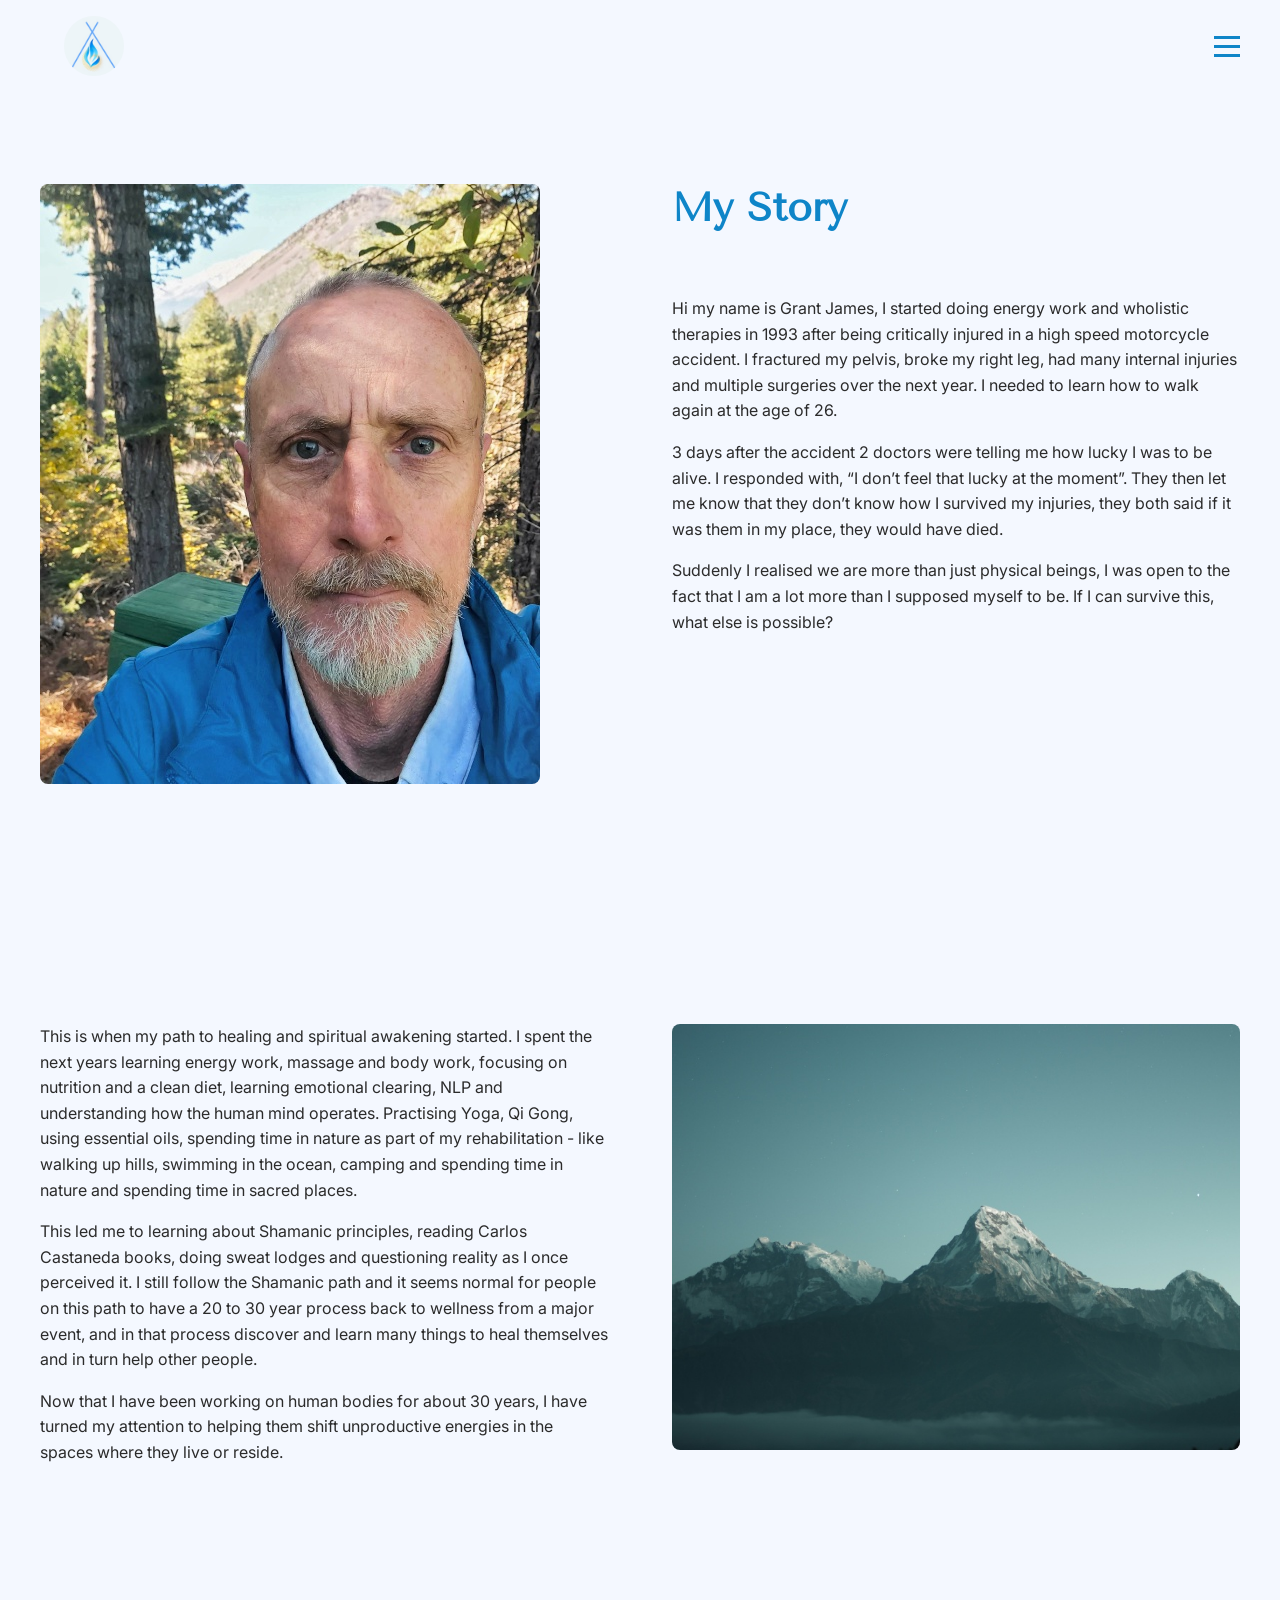
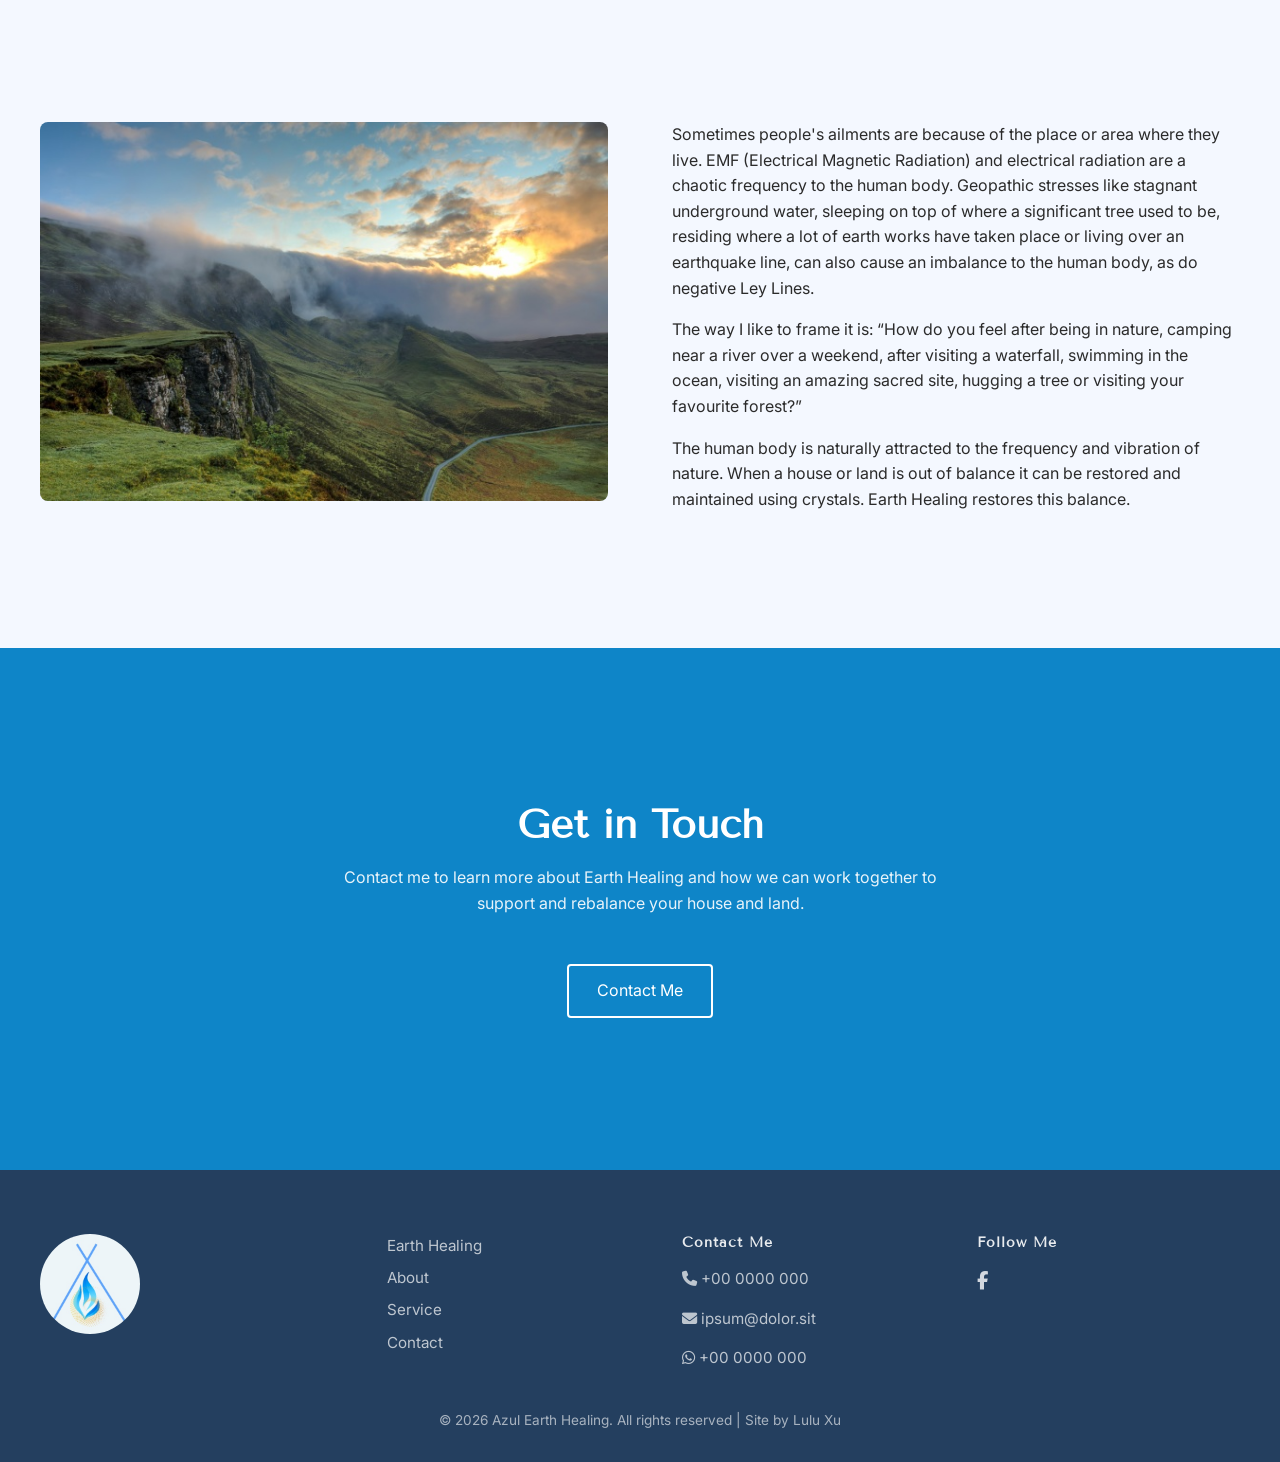
==== About.html @ b0267b79 "updating pricing section & adding Calendly" ====
<!DOCTYPE html>
<html lang="en">

<head>

<meta charset="UTF-8">
  <meta name="viewport" content="width=device-width, initial-scale=1.0">

<meta name="description" content="About — Azul Earth Healing">
  
<title>About | Azul Earth Healing</title>

<link rel="stylesheet" href="css/styles.css">

<link href="https://fonts.googleapis.com/css2?family=Inter:wght@300;400;500&family=Tenor+Sans&display=swap" rel="stylesheet">

<link rel="stylesheet" href="https://cdnjs.cloudflare.com/ajax/libs/font-awesome/6.5.0/css/all.min.css">


</head>

<body>

<!-- NAVBAR -->



<!-- NAVBAR NEW -->
<header class="navbar-dark ">
  <div class="container nav-container">
    
    <!-- Logo -->
    <div class="logo">
     <a href="index.html">
  <img src="images//logo-Grant.jpg" alt="Grant James Logo"></a>
    </div>

    <!-- Nav Links -->
    <nav class="nav-menu" id="navMenu">
      <a href="EarthHealing.html">Earth Healing</a>
      <a href="Service.html">Service</a>
      <a href="About.html">About</a>
      <a href="Contact.html">Contact</a>
    </nav>

    <!-- Hamburger -->
    <div class="hamburger-dark" id="hamburger-dark">
      <span></span>
      <span></span>
      <span></span>
    </div>

  </div>
</header>




<!-- MY STORY -->

<section class="section myStory">
  <div class="container myStorySectionHomepage grid-2 reveal">

    <img src="images/profile-Grant.jpg" alt="Grant James">

    <div>
      <h2>My Story</h2>
    <p>Hi my name is Grant James, I started doing energy work and wholistic therapies in 1993 after being critically injured in a high speed motorcycle accident. I fractured my pelvis, broke my right leg, had many internal injuries and multiple surgeries over the next year. I needed to learn how to walk again at the age of 26.
</p> 
    <p>3 days after the accident 2 doctors were telling me how lucky I was to be alive. I responded with, “I don’t feel that lucky at the moment”. They then let me know that they don’t know how I survived my injuries, they both said if it was them in my place, they would have died.
</p>
<p>Suddenly I realised we are more than just physical beings, I was open to the fact that I am a lot more than I supposed myself to be. If I can survive this, what else is possible?
</p>    
    </div>

  </div>
</section>


<section class="section">
  <div class="container myStorySection2 grid-2 reveal">

    <div>
      <p>This is when my path to healing and spiritual awakening started. I spent the next years learning energy work, massage and body work, focusing on nutrition and a clean diet, learning emotional clearing, NLP and understanding how the human mind operates. Practising Yoga, Qi Gong, using essential oils, spending time in nature as part of my rehabilitation - like walking up hills, swimming in the ocean, camping and spending time in nature and spending time in sacred places.
</p> 
   <p>This led me to learning about Shamanic principles, reading Carlos Castaneda books, doing sweat lodges and questioning reality as I once perceived it. I still follow the Shamanic path and it seems normal for people on this path to have a 20 to 30 year process back to wellness from a major event, and in that process discover and learn many things to heal themselves and in turn help other people.
</p>
<p>Now that I have been working on human bodies for about 30 years, I have turned my attention to helping them shift unproductive energies in the spaces where they live or reside.
</p>
</div>

    <img src="images/mountain.jpg" alt="Nature">

  </div>
</section>


<section class="section">
  <div class="container myStorySection3 grid-2 reveal">

    <img src="images/gallery4.jpg" alt="Grant James">

    <div>
<p>Sometimes people's ailments are because of the place or area where they live. EMF (Electrical Magnetic Radiation) and electrical radiation are a chaotic frequency to the human body. Geopathic stresses like stagnant underground water, sleeping on top of where a significant tree used to be, residing where a lot of earth works have taken place or living over an earthquake line, can also cause an imbalance to the human body, as do negative Ley Lines.
</p>
<p>The way I like to frame it is: “How do you feel after being in nature, camping near a river over a weekend, after visiting a waterfall, swimming in the ocean, visiting an amazing sacred site, hugging a tree or visiting your favourite forest?”
</p>
<p>The human body is naturally attracted to the frequency and vibration of nature. When a house or land is out of balance it can be restored and maintained using crystals. Earth Healing restores this balance.
</p>
    </div>

  </div>
</section>


<!--  TESTIMONIAL / QUOTE 

<section class="section quote">
  <div class="container text-center reveal">

    <p class="quote" style="font-size:1.2rem; max-width:700px; margin:auto;">
      “Lorem ipsum dolor sit amet, consectetur adipiscing elit, sed do eiusmod tempor incididunt ut labore et dolore magna aliqua.” – <b>Avsdfa Vasd</b>
    </p>
 
  </div>
</section>-->


<!--  IMAGE GALLERY 
<section class="section">
  <div class=" reveal">

    <div class="gallery-track">

      <div class="gallery-row">
        <img src="images/gallery1.jpg" alt="Gallery Image">
        <img src="images/gallery2.jpg" alt="Gallery Image">
        <img src="images/gallery3.jpg" alt="Gallery Image">
        <img src="images/gallery4.jpg" alt="Gallery Image">

        <img src="images/gallery1.jpg" alt="Gallery Image">
        <img src="images/gallery2.jpg" alt="Gallery Image">
        <img src="images/gallery3.jpg" alt="Gallery Image">
        <img src="images/gallery4.jpg" alt="Gallery Image">
        
        <img src="images/gallery1.jpg" alt="Gallery Image">
        <img src="images/gallery2.jpg" alt="Gallery Image">
        <img src="images/gallery3.jpg" alt="Gallery Image">
        <img src="images/gallery4.jpg" alt="Gallery Image">

      </div>

    </div>

  </div>
</section>
-->



<!-- Earth Healing 


<section class="section">
  <div class="container earthHealingSection1 grid-2 reveal">

    <div>

            <h2>Earth Healing</h2>
<p>Have you ever been somewhere on land or in a dwelling and suddenly you felt off, or something isn’t quite right? There can be a number of reasons why this can happen.
</p>
 <p>Young children, cats, dogs and horses also feel these things and often are the first to notice it. 
</p>      
 <p>Native cultures used to regularly care for the land and country in many ways including doing ceremonies in specific places at specific times to carry on their traditions and keep positive energy flowing across the Earth. 
</p>      
<p>They are called different names in different cultures such as Ley Lines, Song Lines or Dragon Lines and other names.
</p>       

</div>

    <img src="images/earth-healing-img-grant.jpg" alt="Nature">

  </div>
</section>


<section class="section">
  <div class="container earthHealingSection2 grid-2 reveal">

    <img src="images/earthHealingImg2.jpg" alt="Grant James">

    <div>

<p>In places where cultures have stopped doing these ceremonies the energy of the land has become stagnant which has affected the land in a negative way. Worse still is where there has been loss of life, a battle, genocide or some sort of tragedy, a negative energy gets stuck in the place where it happened.
</p>
<p>Native cultures have their ways and methods of clearing these energies including helping disembodied spirits move on to their next level of existence, if they no longer live on their land or haven’t had this knowledge handed down to them, that energy gets stuck there until it moves.
</p>
<p>This can happen when a person dies in a house, also a trauma, tragedy or if suicide happens at a property. The spirit or part of a person can reside there until it's cleared.
</p>



</div>

  </div>
</section>



<section class="section">
  <div class="container earthHealingSection3 grid-2 reveal">

    <div>
      <p>Naturally occurring things like negative Ley Lines, Geopathic stresses from earth works, underground stagnant water, living on top of where a significant tree used to be, EMF( electro magnetic frequency) and electrical energies can affect a home, humans and pets in a negative way.
</p>
<p>Real Estate agents I have talked to say they can feel when there is a negative energy in a house. This can affect a property selling or potentially attracting negative or destructive tenants.
</p>    
<p>Earth Healing can clear all these energies using Crystal’s, this work is mostly done remotely.
</p>
<p>Azul Earth Healing helps Home Owners, Renters, Property Developers and Real Estate Agents.
</p>
</div>

    <img src="images/trees.jpg" alt="Nature">

  </div>
</section>
-->


<!-- Calendly -->

<section class="reveal" >
<link href="https://assets.calendly.com/assets/external/widget.css" rel="stylesheet">
<script src="https://assets.calendly.com/assets/external/widget.js" type="text/javascript" async></script>
<script type="text/javascript">window.onload = function() { Calendly.initBadgeWidget({ url: 'https://calendly.com/luxu-designer/30min', text: 'BOOK A SESSION', color: '#77D1D1', textColor: '#FFFFFF', branding: false }); }</script>
</section>



 <!-- CTA -->
<section class="section cta">
  <div class="container text-center">
    <h2>Get in Touch</h2>
    <p class="cta-text">
 Contact me to learn more about Earth Healing and how we can work together to support and rebalance your house and land.

    </p>
    <a href="Contact.html" class="btn btn-outline">Contact Me</a>
  </div>
</section>

    <!-- Footer -->

<footer class="footer">
  <div class="container footer-grid">

    <!-- Logo -->
    <div class="footer-logo">
      <a href="index.html">
      <img src="images/logo-Grant.jpg" alt="logo"></a>
    </div>

    <!-- Links -->
    <div class="footer-col">
                  <a href="EarthHealing.html">Earth Healing</a>

      <a href="About.html">About</a>
      <a href="Service.html">Service</a>
      <a href="Contact.html">Contact</a>
    </div>

    <!-- Contact -->
      <div class="footer-col">
      <h4><b>Contact Me</b></h4>
    <p><i class="fa-solid fa-phone"></i> +00 0000 000</p>
<p><i class="fa-solid fa-envelope"></i> ipsum@dolor.sit</p>
<p><i class="fa-brands fa-whatsapp"></i> +00 0000 000</p>
    </div>

    <!-- Social -->
  <div class="footer-col">
      <h4>Follow Me</h4>
      <div class="socials">
        <a href="#"><i class="fa-brands fa-facebook-f"></i></a>
        <!-- <a href="#"><i class="fa-brands fa-linkedin-in"></i></a>
        <a href="#"><i class="fa-brands fa-instagram"></i></a>-->
      </div>
    </div>

  </div>

  <div class="footer-bottom text-center">
    <p>© 2026 Azul Earth Healing. All rights reserved | Site by <a class="SiteBy" href="https://luluxu.net" target="_blank">Lulu Xu</a></p>
  </div>
</footer>



<script src="script.js"></script>

<script> 
 const hamburger = document.getElementById("hamburger-dark");
  const navMenu = document.getElementById("navMenu");

  hamburger.addEventListener("click", () => {
    hamburger.classList.toggle("active");
    navMenu.classList.toggle("active");
  });
</script>


</body>
</html>
---- css/styles.css ----
RESET
VARIABLES
TYPOGRAPHY
LAYOUT
COMPONENTS
UTILITIES
ANIMATIONS
RESPONSIVE


/* ===== RESET ===== */

*,
*::before,
*::after{
box-sizing:border-box;
margin:0;
padding:0;
}

img{
max-width:100%;
display:block;
object-fit: cover;
border-radius: 8px;
}


html{
scroll-behavior:smooth;
}

body{
line-height:1.6;

/* gets rid of the margin on left/right side of hero & section image */
margin: 0;
}

a {
  text-decoration: none;
}



/* ===== VARIABLES ===== */

:root{

--color-primary:#0E85C8;
--color-accent:#77D1D1;
--color-text:#2B2B2B;
--color-bg:#F4F8FF;
--color-hover-primary:#7ac2c2;
--color-hover-secondary:#77D1D1;
--color-footer: #243f5f;


--font-heading:"Tenor Sans", sans-serif;
--font-body:"Inter", sans-serif;

--container:1200px;

--space-xs:8px;
--space-sm:16px;
--space-md:32px;
--space-lg:64px;
--space-xl:120px;

}

/* ===== TYPOGRAPHY ===== */

body{
font-family:var(--font-body);
color:var(--color-text);
background:var(--color-bg);

/* ===== fixing hamburger bar issue ===== */

  overflow-x: hidden;


}

h1,h2,h3,h4{
font-family:var(--font-heading);
line-height:1.2;
}

h1{
font-size:clamp(2.5rem,5vw,4rem);
font-weight: 500;
}

h2{
font-size:clamp(2rem,4vw,2.5rem);
color:var(--color-primary);
}


section h2 {
  margin-bottom:var(--space-lg);
}

.section p {
  max-width: 65ch;
}

/* ===== LAYOUT ===== */

.container{
max-width:var(--container);
margin:auto;
padding:0 2rem;
}

.section{
padding:var(--space-xl) 0;
}

.grid-2{
display:grid;
grid-template-columns:1fr 1fr;
gap:var(--space-lg);
}

.grid-3{
display:grid;
grid-template-columns:repeat(3,1fr);
gap:var(--space-lg);
}

.grid-4{
  display:grid;
  grid-template-columns: repeat(4, 1fr);
  gap:var(--space-xs);

}



/* ===== UTILITIES ===== */

.text-center{
text-align:center;
}



/* ===== COMPONENTS: Buttons ===== */

.btn{
display:inline-block;
padding:12px 28px;
border-radius:4px;
transition:.3s;
font-size:16px;
margin: var(--space-md) 0;
}



.btn-primary{
background:var(--color-accent);
color:white;
}

.btn-primary:hover{
background:var(--color-hover-primary);
color:white;
 /* box-shadow: 0 4px 10px rgba(0, 0, 0, 0.106);*/

}


.btn-outline{
border:2px solid var(--color-accent);
color:var(--color-accent);
}



.btn-outline:hover{
background:var(--color-hover-secondary);
color:white;
/* border:2px solid var(--color-hover-secondary);*/

}



/* ===== COMPONENTS: link hover-over animation ===== */

nav a,
.footer a,
a.inline-link {
  position: relative;
  text-decoration: none;
}

/* underline (hidden by default) */
nav a::after,
a.inline-link::after {
  content: "";
  position: absolute;
  left: 0;
  bottom: -4px;

  width: 0;
  height: 2px;
  background: var(--color-accent);

  transition: width 0.3s ease;
}

/* hover */
nav a:hover::after,
a.inline-link:hover::after {
  width: 100%;
}



/* =====  HOMEPAGE ===== */
/* =====HOMEPAGE: Nav ===== */

/* NAVBAR BASE */
.navbar {
  position:absolute;
  left: 0;
  right: 0;   /* 🔥 THIS is the fix */  
  top: 0;

    box-sizing: border-box;

  z-index: 1000;
  padding: 16px 32px;
 
  background: transparent;   /* ✅ fully transparent */
  backdrop-filter: none;     /* ✅ remove blur */
}


.navbar-dark {
  position: absolute;
  left: 0;
  right: 0;   /* 🔥 THIS is the fix */  
  top: 0;

    box-sizing: border-box;

  z-index: 1000;
  padding: 16px 32px;
 
  background: transparent;   
  backdrop-filter: none;     /* ✅ remove blur */
}

.nav-container {
  display: flex;
  justify-content: space-between;
  align-items: center;

    padding-right: 8px;

}

/* NAV LINKS */
.nav-menu {
  position: fixed;
  top: 0;
  right: -100%;
  height: 100vh;
  width: 25%;              /* ✅ quarter screen */

  min-width: 280px;        /* ✅ prevents being too small */
  max-width: 400px;        /* ✅ prevents being too wide */
  
  background:var(--color-footer);
  backdrop-filter: blur(14px);

  display: flex;
  flex-direction: column;
  align-items: center;
  justify-content: center;
  gap: 40px;

  transition: right 0.5s ease;
}



.nav-menu.active {
  right: 0;
}


.nav-menu a {
 font-size: 1.4rem;
  letter-spacing: 1px;

  text-decoration: none;
  color: white;
  font-weight: 400;
  transition: opacity 0.3s ease;
}

.nav-menu a:hover {
  opacity: 0.6;
}



/* HAMBURGER on dark bg */
.hamburger {
  display: flex;
  flex-direction: column;
  gap: 6px;
  cursor: pointer;

  position: relative;   /* 🔥 important */
  z-index: 1100;
}

.hamburger span {
    width: 26px;
  height: 3px;
    transform-origin: center; /* 🔥 important */
  background: rgba(255,255,255,0.9);
}

/* ACTIVE STATE */
.hamburger.active span:nth-child(1) {
  transform: translateY(9px) rotate(45deg);
}

.hamburger.active span:nth-child(2) {
  opacity: 0;
}

.hamburger.active span:nth-child(3) {
  transform: translateY(-9px) rotate(-45deg);
}




/* HAMBURGER on light bg */

.hamburger-dark {
  display: flex;
  flex-direction: column;
  gap: 6px;
  cursor: pointer;

  position: relative;   /* 🔥 important */
  z-index: 1100;
}

.hamburger-dark span {
    width: 26px;
  height: 3px;
    transform-origin: center; /* 🔥 important */
  background:var(--color-primary);
}

/* ACTIVE STATE */
.hamburger-dark.active span:nth-child(1) {
  transform: translateY(9px) rotate(45deg);
}

.hamburger-dark.active span:nth-child(2) {
  opacity: 0;
}

.hamburger-dark.active span:nth-child(3) {
  transform: translateY(-9px) rotate(-45deg);
}


.logo img {
  height: 60px;   /* control size */
  width: auto;
  display: block;
  border-radius:50%;

}

/* ===== HOMEPAGE: Hero ===== */


.hero{
min-height:100vh;
display:flex;
align-items:center;
justify-content:center;
text-align:center;
color:white;

background-image:url("../images/hero-Grant.jpg");

/* Make bg image size larger so there's enough room for the parallax effect */
background-size:120%;
background-position:center 0px;
background-repeat: no-repeat;

padding-top:20px;
}


.hero-content{
max-width:700px;
}

.hero-content p{
margin:24px auto;
font-family: var(--font-heading);
  font-size: clamp(1.2rem, 1.8vw, 1.25rem);
  line-height: 1.6;
  max-width: 600px;
}

.hero-buttons{
display:flex;
justify-content:center;
gap:20px;
margin-top:30px;
}

/* add delay to hero h1, p & two buttons */
.hero h1,
.hero p,
.hero .btn {
  opacity: 0;
  transform: translateY(20px);
}

.hero h1 {
  animation: fadeUp 0.8s ease forwards;
  animation-delay: 0.3s;
}

.hero p {
  animation: fadeUp 0.8s ease forwards;
  animation-delay: 0.7s;
}

/* Buttons */
.hero .btn:nth-of-type(1) {
  animation: fadeUp 0.8s ease forwards;
  animation-delay: 1.1s;
}

.hero .btn:nth-of-type(2) {
  animation: fadeUp 0.8s ease forwards;
  animation-delay: 1.4s;
}

@keyframes fadeUp {
  to {
    opacity: 1;
    transform: translateY(0);
  }
}



/* ===== COMPONENTS: Parallax ===== */

.parallax-img{
position:relative;
overflow:hidden;
height:100%;
}

.parallax-img img{
width:100%;
height:120%;
object-fit:cover;
will-change:transform;
transform:translateY(0);
}

/* ===== HOMEPAGE: Earth Healing ===== */

/* Get rid of the margin on top of heading so the heading & image align top */
.earthHealing h2{
  margin-top: 0;
}


/* ===== HOMEPAGE: NEW Service Section ===== */

.services-hover{

  margin: var(--space-lg) 0;
  padding-top: var(--space-xl);
}



.services-layout {
  display: grid;
  grid-template-columns: 1.2fr 1fr;
  gap: 80px;
  align-items: start; /* ✅ aligns top edges */
  margin-top: var(--space-lg);
}

.service-item h2{

  margin-top: 0;
  padding-top: 0;
}

.service-image {
  position: relative;
  width: 100%;
  height: 650px;
  overflow: hidden;
}

.img-layer {
  position: absolute;
  inset: 0;

  width: 100%;
  height: 100%;
  object-fit: cover;
  border-radius: 8px;

  opacity: 0;
  transition: opacity 0.7s ease; /* slower = nicer */
}

.img-layer.active {
  opacity: 1;
}

.service-item {
  padding: var(--space-xs) 0;
  cursor: default;
  transition: all 0.3s ease;
}

.service-item.active {
  opacity: 1;
}

.service-item h3 {
  margin-bottom: 8px;
}

.service-item p {
  font-size: 0.95rem;
  opacity: 0.7;
}



/* =====HOMEPAGE: SERVICE CTA Button ===== */

.services-cta{
  margin-top: var(--space-lg); 
  display: flex;
  justify-content: center;
}


/* =====HOMEPAGE: CLIENT CARDS ===== */

.client-card{
text-align:center;
  display: flex;
  flex-direction: column;
  align-items: center;
}

.client-card img{
  margin-bottom:var(--space-sm);
  width: 350px;        /* or any size you want */
  height: 350px;       /* MUST be equal to width */
  object-fit: cover;   /* prevents stretching */
  border-radius: 50%;
}


.client-card p{

  max-width:400px;   /* adjust: 400–600px sweet spot */
  margin: 0 auto;     /* keeps it centered */
  line-height: 1.6;   /* improves readability */
  margin-bottom: var(--space-md);
}

/* =====HOMEPAGE: IMAGE BREAK ===== */

.image-section{
  height: 60vh;
  background-image: url("../images/hero-2.jpg");
  background-size: cover;
  background-position: center;
  background-repeat: no-repeat;
  overflow: hidden;
}

.image-section img{
width:100%;
height:100%;
object-fit:cover;
}


/* ===== HOMEPAGE: My Story Section ===== */

.myStorySectionHomepage h2{
  margin-top: 0;
}




/* ===== HOMEPAGE: CTA ===== */

.cta {
  background: var(--color-primary);
  color: white;
}

.cta h2 {
  color: white; /* override default blue h2 */
  margin-bottom: var(--space-sm);
}

.cta-text {
  margin: 0 auto var(--space-md);
  max-width: 60ch;
  opacity: 0.9;
}

/* override button inside CTA */
.cta .btn-outline {
  border-color: white;
  color: white;
    margin-top: var(--space-sm);

}

.cta .btn-outline:hover {
  background: white;
  color: var(--color-primary);
  border-color: white;
}

/* ===== COMPONENTS: FOOTER ===== */

.footer {
  background: var(--color-footer);
  color: white;
  padding: var(--space-lg) 0 var(--space-sm);
}

.footer-grid {
  display: grid;
  grid-template-columns: 1.2fr 1fr 1fr 1fr;
  gap: var(--space-md);
  align-items: start;
}

.footer-col h4 {
  margin-top: 0; /* make sure text algin top  */
}

/* Logo */
.footer-logo img {
  width: 100px;
  border-radius: 50%;
}

/* Columns */
.footer-col h4 {
  font-family: var(--font-heading);
  margin-bottom: var(--space-sm);
  font-size: 0.9rem;
  letter-spacing: 1px;
  opacity: 0.9;
}

.footer-col a,
.footer-col p {
  display: block;
  margin-bottom: var(--space-xs);
  color: white;
  opacity: 0.7;
  font-size: 0.95rem;
}

.footer-col a:hover {
  opacity: 1;
}

/* Socials */
.socials {
  display: flex;
  gap: var(--space-sm);
  margin-top: var(--space-xs);
}

.socials a {
  color: white;
  font-size: 18px;
  opacity: 0.8;
}

.socials a:hover {
  opacity: 1;
}

/* Bottom */
.footer-bottom {
  text-align: center;
  margin-top: var(--space-md);
  font-size: 0.85rem;
  opacity: 0.6;
}


.SiteBy{
  color: white;
}



/* ===== ABOUT PAGE ===== */
/* ===== ABOUT PAGE: My Story ===== */

.myStory{

  margin-top: var(--space-lg);
}

/* Keep heading & image top aligned */
.myStory h2{
  margin-top: 0;
}

/* Keep text & image top aligned */
.myStorySection2 p{
  margin-top: 0;
}



.myStorySection3 p{

  margin-top: 0;

}


/* ===== ABOUT PAGE: Quote ===== */

.quote{

  background-color: var(--color-primary);
  color: var(--color-bg);
  padding: var(--space-lg) 0;
}


/* ===== ABOUT PAGE: Photo Gallery ===== */

/* container hides overflow */
.gallery-track{
  overflow: hidden;
  width: 100%;
  margin: var(--space-md) 0;
}

/* horizontal row */
.gallery-row{
  display: flex;
  gap: var(--space-md);
  width: max-content;

  animation: scrollGallery 25s linear infinite;
}

/* images */
.gallery-row img{
  width: 300px;       /* control size */
  height: 300px;
  flex-shrink: 0;
}

/* animation */
@keyframes scrollGallery{
  from{
    transform: translateX(0);
  }
  to{
    transform: translateX(-50%);
  }
}

.gallery-row:hover{
  animation-play-state: paused;

}


/* ===== SERVICE PAGE ===== */
/* ===== SERVICE PAGE: What is Earth Healing ===== */

.earthHealingSection1{
  margin-top: var(--space-lg);
}

.earthHealingSection1 h2{
  margin-top: 0;
}


.earthHealingSection2 p{

  margin-top: 0;

}

.earthHealingSection3 p{

    margin-top: 0;

}

/* ===== SERVICE PAGE: Services ===== */

.services-interactive{
margin: 0;
}

.service-content h2{
  margin-top: 0;
}

.service-content p{
  margin-bottom: var(--space-md);
}

.services-interactive .service-content h3{
  margin: var(--space-sm) 0;
}

.service-panel{
  display:none;
}

.service-panel.active{
  display:block;
}

.service-buttons{
  display:flex;
  flex-direction:column;
  gap:var(--space-md);
  
  /* make buttons look less long */
  padding-left: var(--space-md);
}


/* button style */
.service-btn{
  display:flex;
  align-items:center;
  gap:var(--space-sm);

  padding:var(--space-sm);   /* ↑ more vertical, ↓ less horizontal */
  margin: 0 var(--space-sm);
  border-radius:50px;

  background:#E5E5E5;
  cursor:pointer;
  transition:0.3s;

  box-shadow:0 4px 10px rgba(0,0,0,0.05);

  width:450px;  
  min-width:260px;     /* keeps it nicely chunky */
}

.service-btn img{
  width:32px;
  height:auto;
  padding: var(--space-sm);
}

.service-btn span{
  font-family:var(--font-heading);
  font-size:1.1rem;
}

/* active state */
.service-btn.active{
  background:var(--color-accent);
  color:var(--color-text);
}

/* hover */
.service-btn:hover{
  transform:translateY(-2px);
  box-shadow:0 6px 14px rgba(0,0,0,0.08);
}







/* ===== SERVICE PAGE: How it works Section===== */

.how-it-work-card{
text-align:center;
padding:var(--space-md);
border-radius:8px;
background:white;
box-shadow:0 6px 16px rgba(0,0,0,0.05);
margin: var(--space-xs) var(--space-sm);
}


.how-it-work-card img{
width:40px;
margin:0 auto var(--space-md);
border-radius: 0;
}

.how-it-work-card h3{
margin-bottom:var(--space-sm);
} 



/* ===== SERVICE PAGE: Pricing Section ===== */

.pricing-grid {
  align-items: stretch;
}

/* card tweaks */
.pricing-card {
  padding: var(--space-md);
    display: flex;
  flex-direction: column;
    text-align: left;

}

/* price */
.price-row {
  display: flex;
  align-items: baseline;
  gap: 6px;
}

.price {
font-size: clamp(1.4rem, 3vw, 2rem);
  color: var(--color-primary);
  margin: 0;
}

.priceCurrency {
  font-size: 1rem;
  color: var(--color-primary);
}

.price span {
  font-size: 0.9rem;
  color: #777;
}

.pricing-card h4{
    margin-bottom: 0;
}

/* subtitle */
.pricing-sub {
  font-size: 0.9rem;
  opacity: 0.7;
  margin-bottom: var(--space-xs);
}

/* features list */
.pricing-features {
  list-style: none;
  padding: 0;
  margin: var(--space-md) 0;
  text-align: left;
}

.pricing-features li {
  margin-bottom: var(--space-xs);
  display: flex;
  align-items: center;
  gap: 8px;
}

/* check icon */
.pricing-features i {
  color: var(--color-accent);
}

/* disabled items */
.pricing-features .disabled {
  opacity: 0.3;
}

/* featured (middle card) */
.pricing-card.featured {
  box-shadow: 0 8px 20px rgba(0,0,0,0.08);
  border: 2px solid var(--color-accent);
}

.pricing-card .btn { 
  margin-top: auto;

    width: auto;
    align-self: stretch; 
    text-align: center;
}





/* ===== CONTACT PAGE ===== */

.contact {
  padding: var(--space-xl) 0;
  background-color: var(--color-bg);
}

.contact-container {
  max-width: 800px;
  margin: 0 auto;
  text-align: center;
}

.contact-container h2 {
  margin-bottom: var(--space-md);
}

.contact-container p {
  margin-bottom: var(--space-md);
  opacity: 0.8;
}

.contact-box {
  background: var(--color-accent);
  border-radius: 8px;
  padding: var(--space-lg);
}

.contact-box form{
  max-width: 600px;   /* 🔥 THIS fixes alignment */
  margin: 0 auto;
}

.form-group {
  text-align: left;
  margin-bottom: var(--space-md);
}

.form-group label {
  display: block;
  margin-bottom: 6px;
  font-size: 0.95rem;
}

.form-group input,
.form-group textarea {
  width: 100%;
  padding: 14px;
  border: none;
  border-radius: 4px;
  background-color: var(--color-bg);
  font-size: 1rem;

  display: block;
}

.form-group input:focus,
.form-group textarea:focus {
  background-color: white;
  outline: none;
}

.btn-contact {
  background-color: white;
  color: var(--color-hover-secondary); /* ✅ visible now */

  padding: 14px 36px;
  border: none;
  border-radius: 4px;

  cursor: pointer;
  font-weight: 500;
  transition: 0.3s;
}

.textarea{

  font-family: var(--font-body);
}

.btn-contact:hover {
  background-color: var(--color-bg);
  transform: translateY(-2px);
  box-shadow: 0 4px 12px rgba(0, 0, 0, 0.15);
}




/* ===== ANIMATIONS ===== */

/* ===== Scroll Reveal ===== */

.reveal{
opacity:0;
transform:translateY(30px);
transition:1s ease;
will-change:opacity, transform;
}

.reveal.visible{
opacity:1;
transform:translateY(0);
}


/* ===== RESPONSIVE ===== */

@media(max-width:900px){

nav ul{
  width: auto;
  padding: var(--space-sm);
}


.section{
  padding: var(--space-lg) 0; /* decrease section gap to 64px */
}

.section p{
  max-width: 100%;
}


.grid-2{
grid-template-columns:1fr;
}

.grid-3{
grid-template-columns:1fr;
}

.grid-4{
grid-template-columns:1fr;
}



 .hero {
    min-height: 100vh;
    background-size: cover;
    background-position: center;
    padding-top:0;
  }

  .hero-buttons{
gap:0;
margin-top:0;
}

.earthHealing img{
  display: none;

}

.service-image{

  display: none;
}

.client-card img{
  width: 260px;
  height: 260px;
}

.gallery-row img{
  width: 200px;       /* control size */
  height: auto;
  object-fit: cover;
  border-radius: 8px;
  flex-shrink: 0;
}


  .service-btn{
    width:auto;        /* full width on mobile*/
  margin: 0;
  padding: var(--space-xs);
  }

    .service-buttons{
    padding-left: 0;
  }



    /* service section on homepage*/
    .services-layout {
    grid-template-columns: 1fr; /* stack */
    gap: 40px;
  }

   .service-image {
    height: 300px; /* fixed nice ratio */
  }

  .img-layer {
    position: absolute;
    height: 100%;
  }

    .service-list {
    grid-template-columns:1fr;
    gap: 20px;
  }

  .service-list h2 {
    margin-bottom: 20px;
  }

 


    .pricing-grid{
    grid-template-columns:1fr;
  }


  .pricing-grid {
  align-items: stretch;
  padding: 0 ;
  padding-bottom: var(--space-sm);
}

.pricing-grid img{
display: none;

}


.services-interactive{
margin-top: var(--space-md);
}



.services-interactive h2{
  margin-bottom: var(--space-md);
}

.service-image{
  order: 2;
}


.service-item h2{
margin-bottom: var(--space-lg);
}

.services-hover{

  margin-top: 0;
}
 
.gallery-row:hover{
 animation-play-state:running; /* works better on mobile than pause when image touched*/
}

.image-section{
  height: 40vh;
}

.contact{
  margin-top: 0;
}


.contact-container{

  margin-left: var(--space-md);
  margin-right: var(--space-md);
padding:0;
  justify-content: center;

}

.contact-box {
  border-radius: 8px;
  padding-left: var(--space-md);
}


.footer-grid {
  grid-template-columns: 1.3fr  1fr;
}


    /* About Page*/
.myStorySection2 img{

order: -1;
}
.earthHealingSection1 img{

  order: -1;

}

.earthHealingSection3 img{
  order: -1;


}

 /*.footer-grid{
  grid-template-columns: 1fr;
  text-align:center;
}
.socials{
  justify-content:center;
}*/

  
}


@media screen and (max-width: 768px) {
.hero-buttons{
  flex-direction: column; /* make buttons stack on top of each other*/
  align-items: center; 
}
.hero .btn{
  width: 40%; /* make button width smaller*/
  max-width: 280px;
  margin-bottom: 0;
}

.hamburger {
    display: flex;
  }

  .nav-menu {
    position: fixed;
    top: 0;
    right: -100%;
    height: 100vh;
    width: 50%;
    background: var(--color-footer);
    backdrop-filter: blur(12px);

    flex-direction: column;
    align-items: center;
    justify-content: center;
    gap: 40px;

    transition: right 0.4s ease;
  }

  .nav-menu.active {
    right: 0;
  }

}
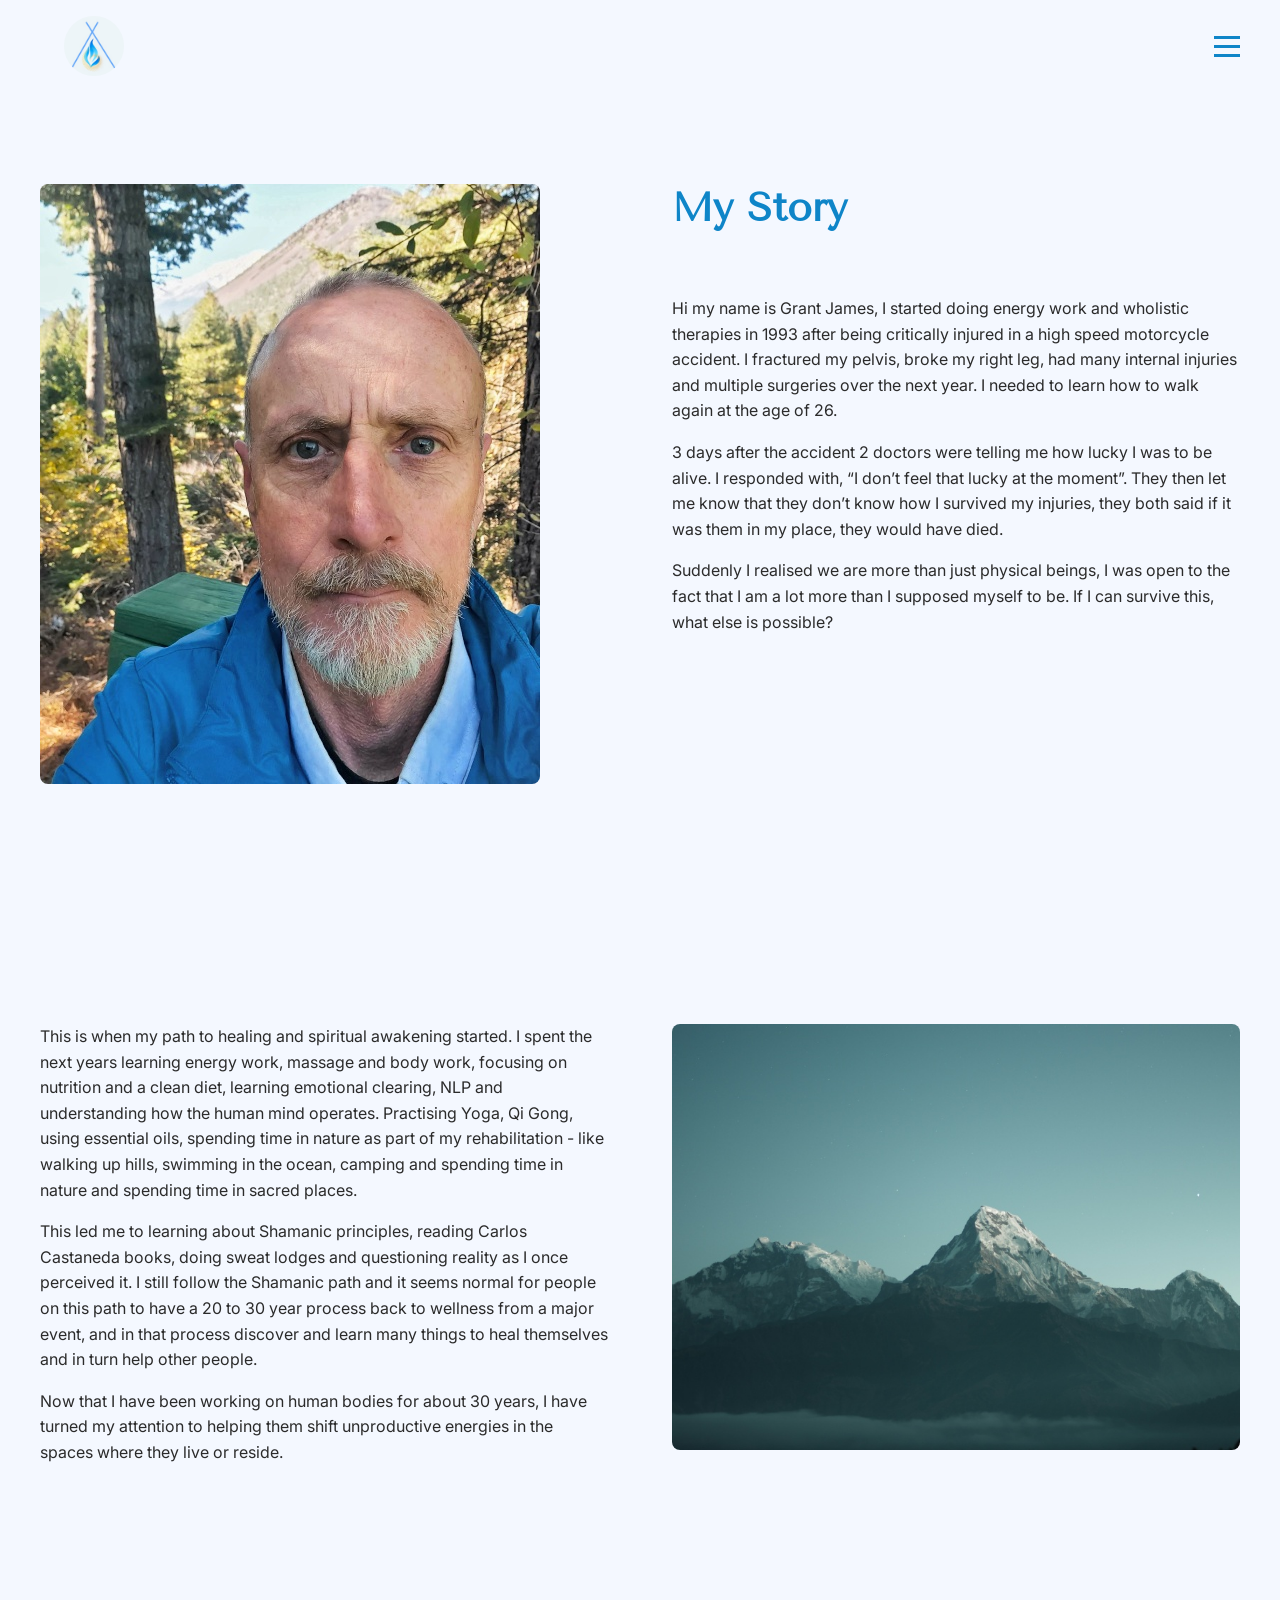
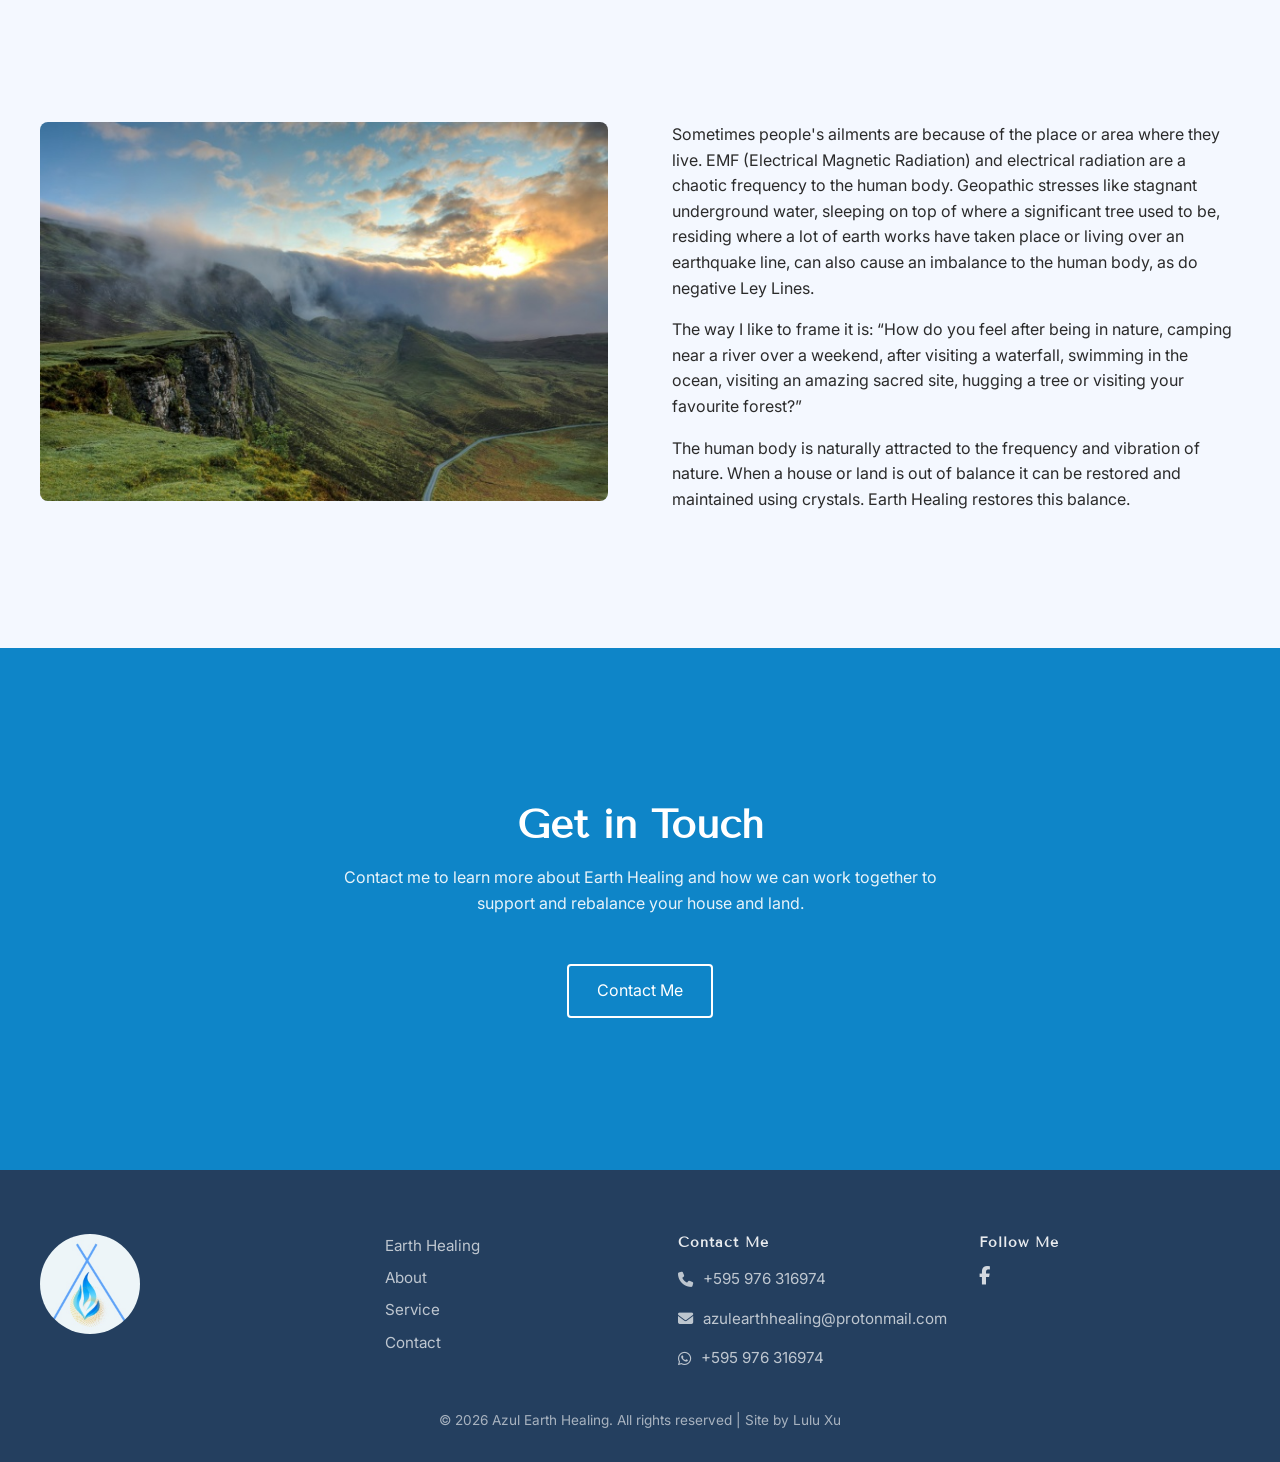
==== commit 72ba6632: "updating contact info & social media link, adding Calendly" ====
--- a/About.html
+++ b/About.html
@@ -228,13 +228,14 @@
 -->
 
 
-<!-- Calendly -->
-
-<section class="reveal" >
+<!-- Calendly badge widget begin -->
+ <section class="reveal" >
 <link href="https://assets.calendly.com/assets/external/widget.css" rel="stylesheet">
 <script src="https://assets.calendly.com/assets/external/widget.js" type="text/javascript" async></script>
-<script type="text/javascript">window.onload = function() { Calendly.initBadgeWidget({ url: 'https://calendly.com/luxu-designer/30min', text: 'BOOK A SESSION', color: '#77D1D1', textColor: '#FFFFFF', branding: false }); }</script>
-</section>
+<script type="text/javascript">window.onload = function() { Calendly.initBadgeWidget({ url: 'https://calendly.com/azulearthhealing/30min', text: 'BOOK A SESSION', color: '#77D1D1', textColor: '#ffffff', branding: false }); }</script>
+</section>
+<!-- Calendly badge widget end -->
+
 
 
 
@@ -263,26 +264,25 @@
 
     <!-- Links -->
     <div class="footer-col">
-                  <a href="EarthHealing.html">Earth Healing</a>
-
+            <a href="EarthHealing.html">Earth Healing</a>
       <a href="About.html">About</a>
       <a href="Service.html">Service</a>
       <a href="Contact.html">Contact</a>
     </div>
 
     <!-- Contact -->
-      <div class="footer-col">
+    <div class="footer-col">
       <h4><b>Contact Me</b></h4>
-    <p><i class="fa-solid fa-phone"></i> +00 0000 000</p>
-<p><i class="fa-solid fa-envelope"></i> ipsum@dolor.sit</p>
-<p><i class="fa-brands fa-whatsapp"></i> +00 0000 000</p>
+    <p><i class="fa-solid fa-phone"></i> +595 976 316974 </p>
+<p><i class="fa-solid fa-envelope"></i> azulearthhealing@protonmail.com</p>
+<p><i class="fa-brands fa-whatsapp"></i> +595 976 316974 </p>
     </div>
 
     <!-- Social -->
-  <div class="footer-col">
+    <div class="footer-col">
       <h4>Follow Me</h4>
       <div class="socials">
-        <a href="#"><i class="fa-brands fa-facebook-f"></i></a>
+        <a href="https://www.facebook.com/share/1DdQA3otDJ" target="_blank"><i class="fa-brands fa-facebook-f"></i></a>
         <!-- <a href="#"><i class="fa-brands fa-linkedin-in"></i></a>
         <a href="#"><i class="fa-brands fa-instagram"></i></a>-->
       </div>
@@ -294,6 +294,7 @@
     <p>© 2026 Azul Earth Healing. All rights reserved | Site by <a class="SiteBy" href="https://luluxu.net" target="_blank">Lulu Xu</a></p>
   </div>
 </footer>
+
 
 
 
--- a/css/styles.css
+++ b/css/styles.css
@@ -689,11 +689,14 @@
 
 .footer-col a,
 .footer-col p {
-  display: block;
   margin-bottom: var(--space-xs);
   color: white;
   opacity: 0.7;
   font-size: 0.95rem;
+
+    display: flex;
+  align-items: center; /* vertical alignment */
+  gap: 10px; /* space between icon + text */
 }
 
 .footer-col a:hover {
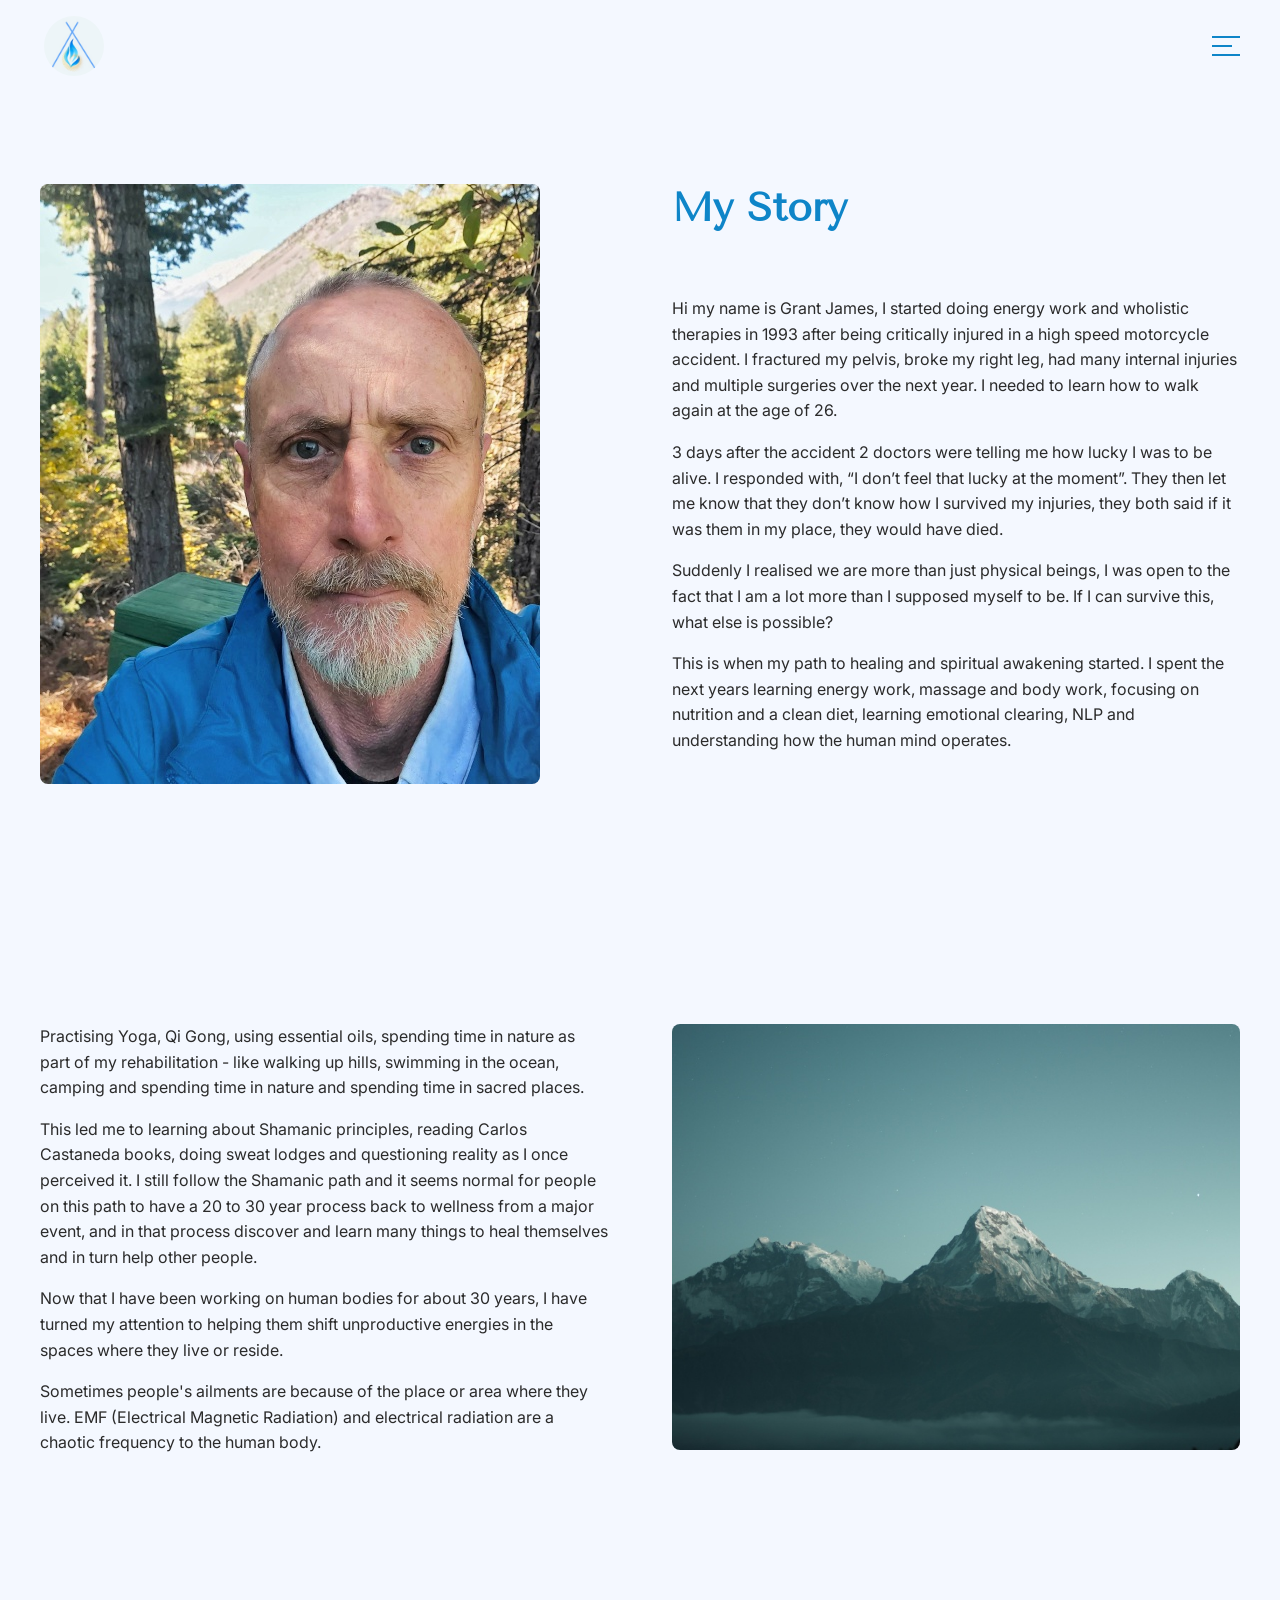
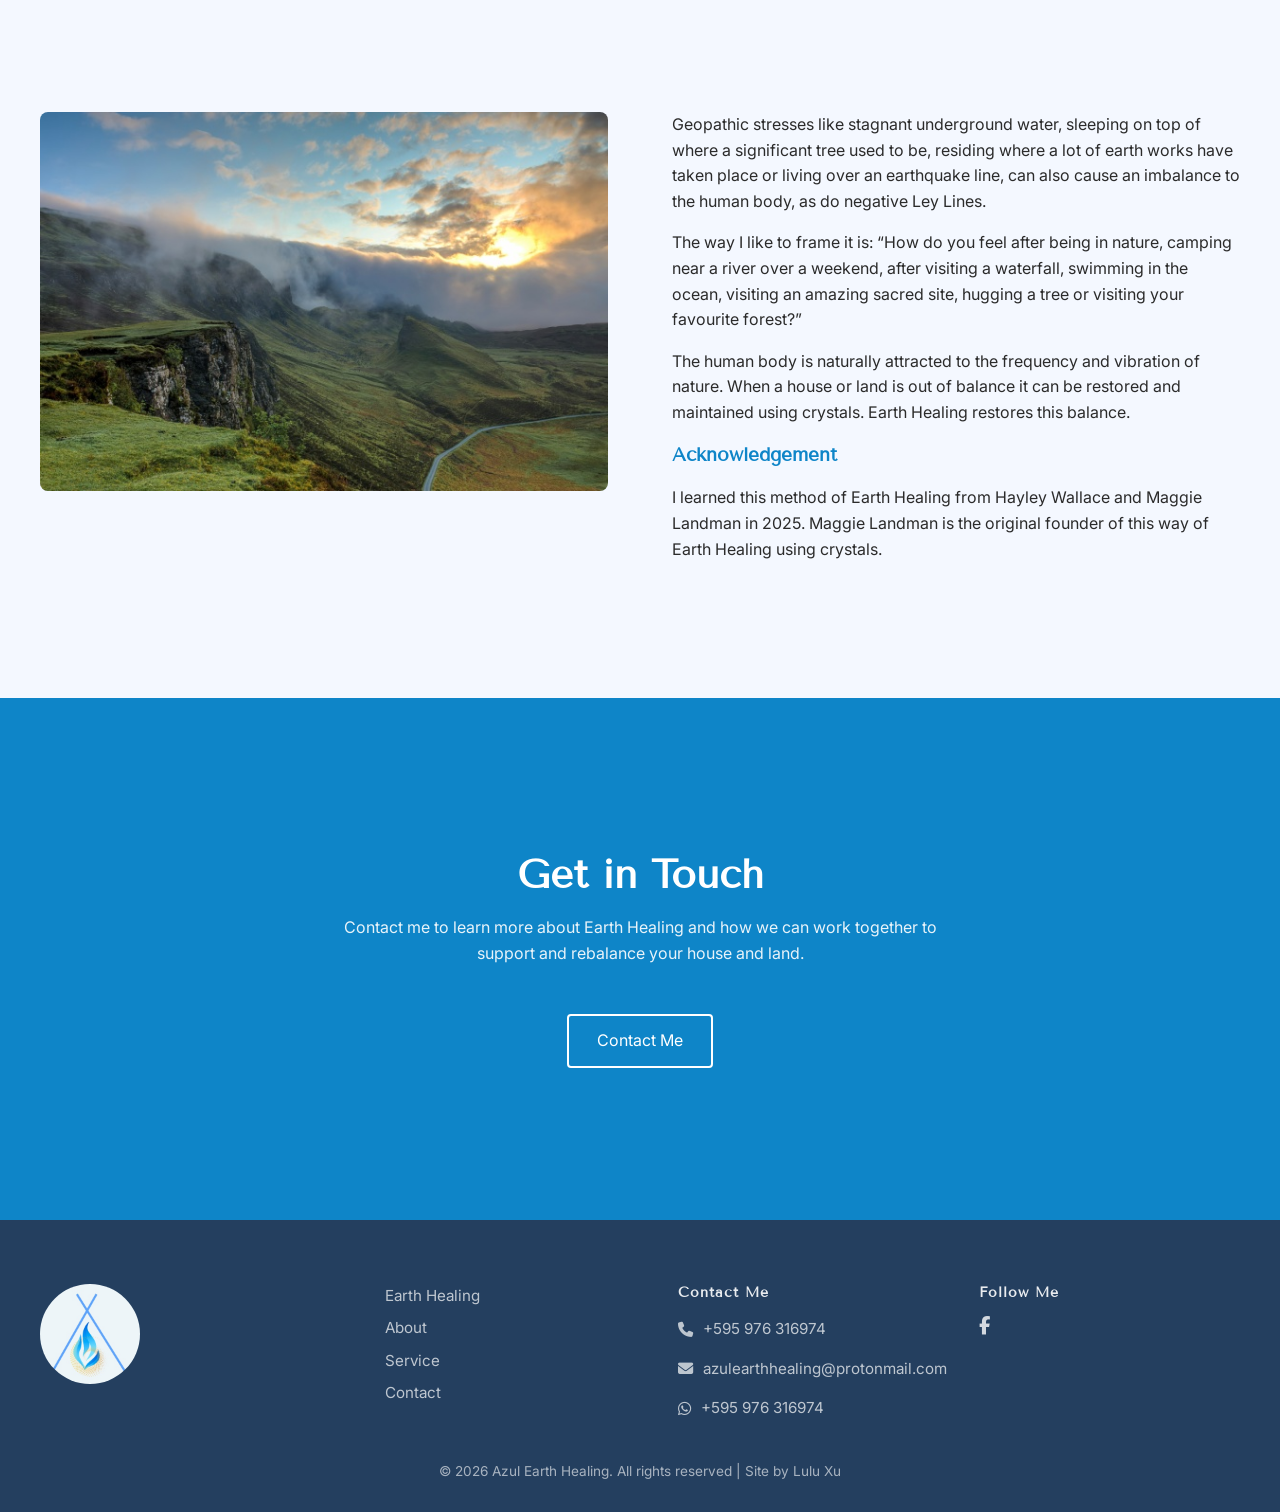
==== commit cef7bb1d: "adding acknowledgement text to about page" ====
--- a/About.html
+++ b/About.html
@@ -70,7 +70,9 @@
     <p>3 days after the accident 2 doctors were telling me how lucky I was to be alive. I responded with, “I don’t feel that lucky at the moment”. They then let me know that they don’t know how I survived my injuries, they both said if it was them in my place, they would have died.
 </p>
 <p>Suddenly I realised we are more than just physical beings, I was open to the fact that I am a lot more than I supposed myself to be. If I can survive this, what else is possible?
-</p>    
+</p>   
+<p>This is when my path to healing and spiritual awakening started. I spent the next years learning energy work, massage and body work, focusing on nutrition and a clean diet, learning emotional clearing, NLP and understanding how the human mind operates.</p>
+
     </div>
 
   </div>
@@ -81,12 +83,14 @@
   <div class="container myStorySection2 grid-2 reveal">
 
     <div>
-      <p>This is when my path to healing and spiritual awakening started. I spent the next years learning energy work, massage and body work, focusing on nutrition and a clean diet, learning emotional clearing, NLP and understanding how the human mind operates. Practising Yoga, Qi Gong, using essential oils, spending time in nature as part of my rehabilitation - like walking up hills, swimming in the ocean, camping and spending time in nature and spending time in sacred places.
+      <p> Practising Yoga, Qi Gong, using essential oils, spending time in nature as part of my rehabilitation - like walking up hills, swimming in the ocean, camping and spending time in nature and spending time in sacred places.
 </p> 
    <p>This led me to learning about Shamanic principles, reading Carlos Castaneda books, doing sweat lodges and questioning reality as I once perceived it. I still follow the Shamanic path and it seems normal for people on this path to have a 20 to 30 year process back to wellness from a major event, and in that process discover and learn many things to heal themselves and in turn help other people.
 </p>
 <p>Now that I have been working on human bodies for about 30 years, I have turned my attention to helping them shift unproductive energies in the spaces where they live or reside.
 </p>
+
+<p>Sometimes people's ailments are because of the place or area where they live. EMF (Electrical Magnetic Radiation) and electrical radiation are a chaotic frequency to the human body.</p>
 </div>
 
     <img src="images/mountain.jpg" alt="Nature">
@@ -101,12 +105,15 @@
     <img src="images/gallery4.jpg" alt="Grant James">
 
     <div>
-<p>Sometimes people's ailments are because of the place or area where they live. EMF (Electrical Magnetic Radiation) and electrical radiation are a chaotic frequency to the human body. Geopathic stresses like stagnant underground water, sleeping on top of where a significant tree used to be, residing where a lot of earth works have taken place or living over an earthquake line, can also cause an imbalance to the human body, as do negative Ley Lines.
+<p> Geopathic stresses like stagnant underground water, sleeping on top of where a significant tree used to be, residing where a lot of earth works have taken place or living over an earthquake line, can also cause an imbalance to the human body, as do negative Ley Lines.
 </p>
 <p>The way I like to frame it is: “How do you feel after being in nature, camping near a river over a weekend, after visiting a waterfall, swimming in the ocean, visiting an amazing sacred site, hugging a tree or visiting your favourite forest?”
 </p>
 <p>The human body is naturally attracted to the frequency and vibration of nature. When a house or land is out of balance it can be restored and maintained using crystals. Earth Healing restores this balance.
 </p>
+
+<h3 class="acknowledgementText">Acknowledgement</h3>
+<p>I learned this method of Earth Healing from Hayley Wallace and Maggie Landman in 2025. Maggie Landman is the original founder of this way of Earth Healing using crystals.</p>
     </div>
 
   </div>
--- a/css/styles.css
+++ b/css/styles.css
@@ -227,7 +227,7 @@
 
 /* NAVBAR BASE */
 .navbar {
-  position:absolute;
+  position:fixed;
   left: 0;
   right: 0;   /* 🔥 THIS is the fix */  
   top: 0;
@@ -243,7 +243,7 @@
 
 
 .navbar-dark {
-  position: absolute;
+  position: fixed;
   left: 0;
   right: 0;   /* 🔥 THIS is the fix */  
   top: 0;
@@ -298,8 +298,8 @@
 
 .nav-menu a {
  font-size: 1.4rem;
+ font-family: var(--font-heading);
   letter-spacing: 1px;
-
   text-decoration: none;
   color: white;
   font-weight: 400;
@@ -314,6 +314,7 @@
 
 /* HAMBURGER on dark bg */
 .hamburger {
+  
   display: flex;
   flex-direction: column;
   gap: 6px;
@@ -321,16 +322,36 @@
 
   position: relative;   /* 🔥 important */
   z-index: 1100;
-}
+
+  width: 28px;
+  height: 20px;
+
+}
+
+
 
 .hamburger span {
-    width: 26px;
-  height: 3px;
-    transform-origin: center; /* 🔥 important */
-  background: rgba(255,255,255,0.9);
-}
+  position: absolute;
+  width: 100%;
+  height: 2px;
+  background: white;
+  left: 0;
+  transition: all 0.3s ease;
+  transform-origin: center; /* 🔥 important */
+}
+
+/* spacing (more refined than default) */
+.hamburger span:nth-child(1) { top: 0; }
+.hamburger span:nth-child(2) { top: 9px; width: 70%; } /* shorter middle line */
+.hamburger span:nth-child(3) { bottom: 0; }
+
 
 /* ACTIVE STATE */
+
+.hamburger:active {
+  transform: scale(0.95);
+}
+
 .hamburger.active span:nth-child(1) {
   transform: translateY(9px) rotate(45deg);
 }
@@ -356,16 +377,25 @@
 
   position: relative;   /* 🔥 important */
   z-index: 1100;
+
+  width: 28px;
+  height: 20px;
 }
 
 .hamburger-dark span {
-    width: 26px;
-  height: 3px;
-    transform-origin: center; /* 🔥 important */
+    position: absolute;
+  width: 100%;
+  height: 2px;
   background:var(--color-primary);
-}
-
-/* ACTIVE STATE */
+  left: 0;
+  transition: all 0.3s ease;
+  transform-origin: center; /* 🔥 important */
+}
+
+.hamburger-dark span:nth-child(1) { top: 0; }
+.hamburger-dark span:nth-child(2) { top: 9px; width: 70%; } /* shorter middle line */
+.hamburger-dark span:nth-child(3) { bottom: 0; }
+
 .hamburger-dark.active span:nth-child(1) {
   transform: translateY(9px) rotate(45deg);
 }
@@ -377,6 +407,7 @@
 .hamburger-dark.active span:nth-child(3) {
   transform: translateY(-9px) rotate(-45deg);
 }
+
 
 
 .logo img {
@@ -385,6 +416,15 @@
   display: block;
   border-radius:50%;
 
+}
+
+
+ /* make logo align left to the rest of page content */
+.navbar .logo {
+  margin-left: -20px;
+}
+.navbar-dark .logo {
+  margin-left: -20px;
 }
 
 /* ===== HOMEPAGE: Hero ===== */
@@ -759,6 +799,11 @@
 
   margin-top: 0;
 
+}
+
+.acknowledgementText{
+
+  color: var(--color-primary);
 }
 
 
@@ -1178,10 +1223,11 @@
 
 
  .hero {
-    min-height: 100vh;
+    min-height: 90vh;
     background-size: cover;
     background-position: center;
     padding-top:0;
+    
   }
 
   .hero-buttons{
@@ -1391,5 +1437,19 @@
     right: 0;
   }
 
-}
-
+
+    .footer-grid {
+    grid-template-columns: 1fr; /* stack everything */
+    text-align: left;
+  }
+
+  .footer-logo {
+    text-align: left;
+  }
+
+  .footer-col {
+    margin-bottom: var(--space-md);
+  }
+
+}
+
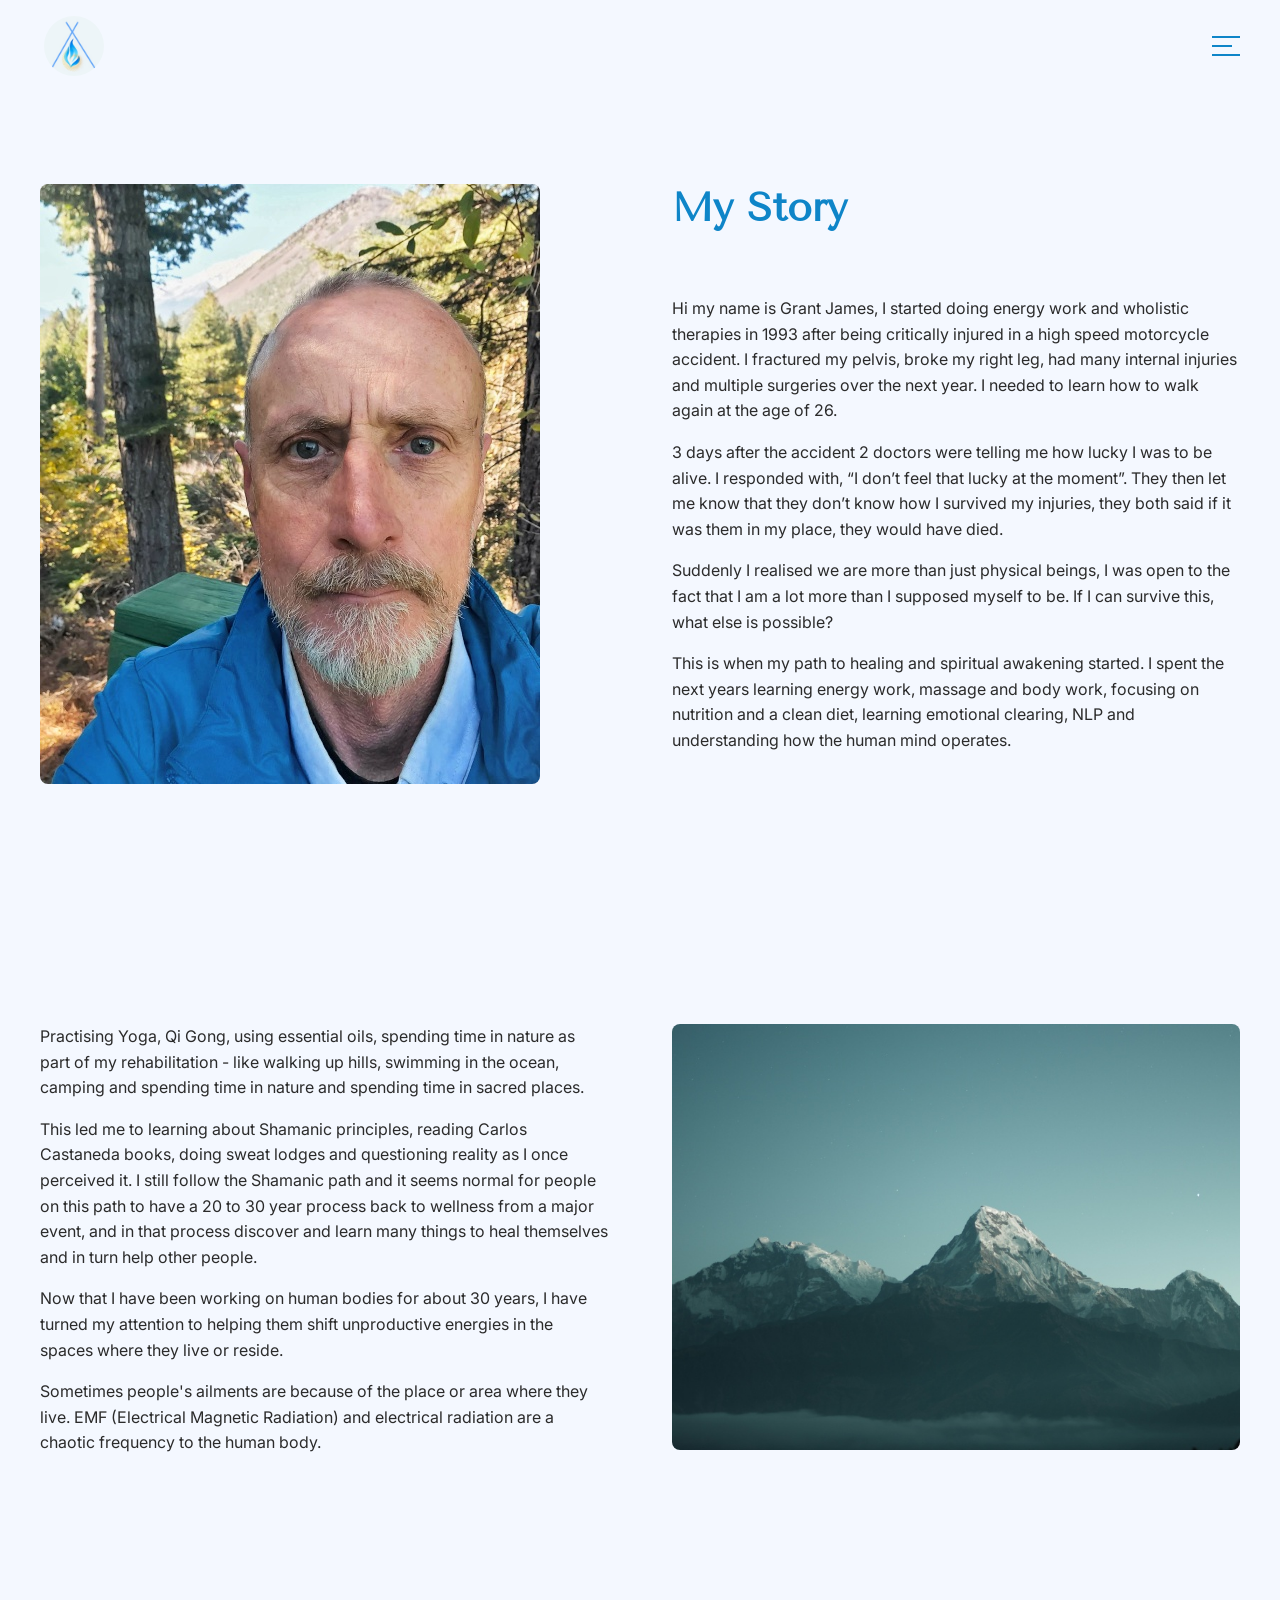
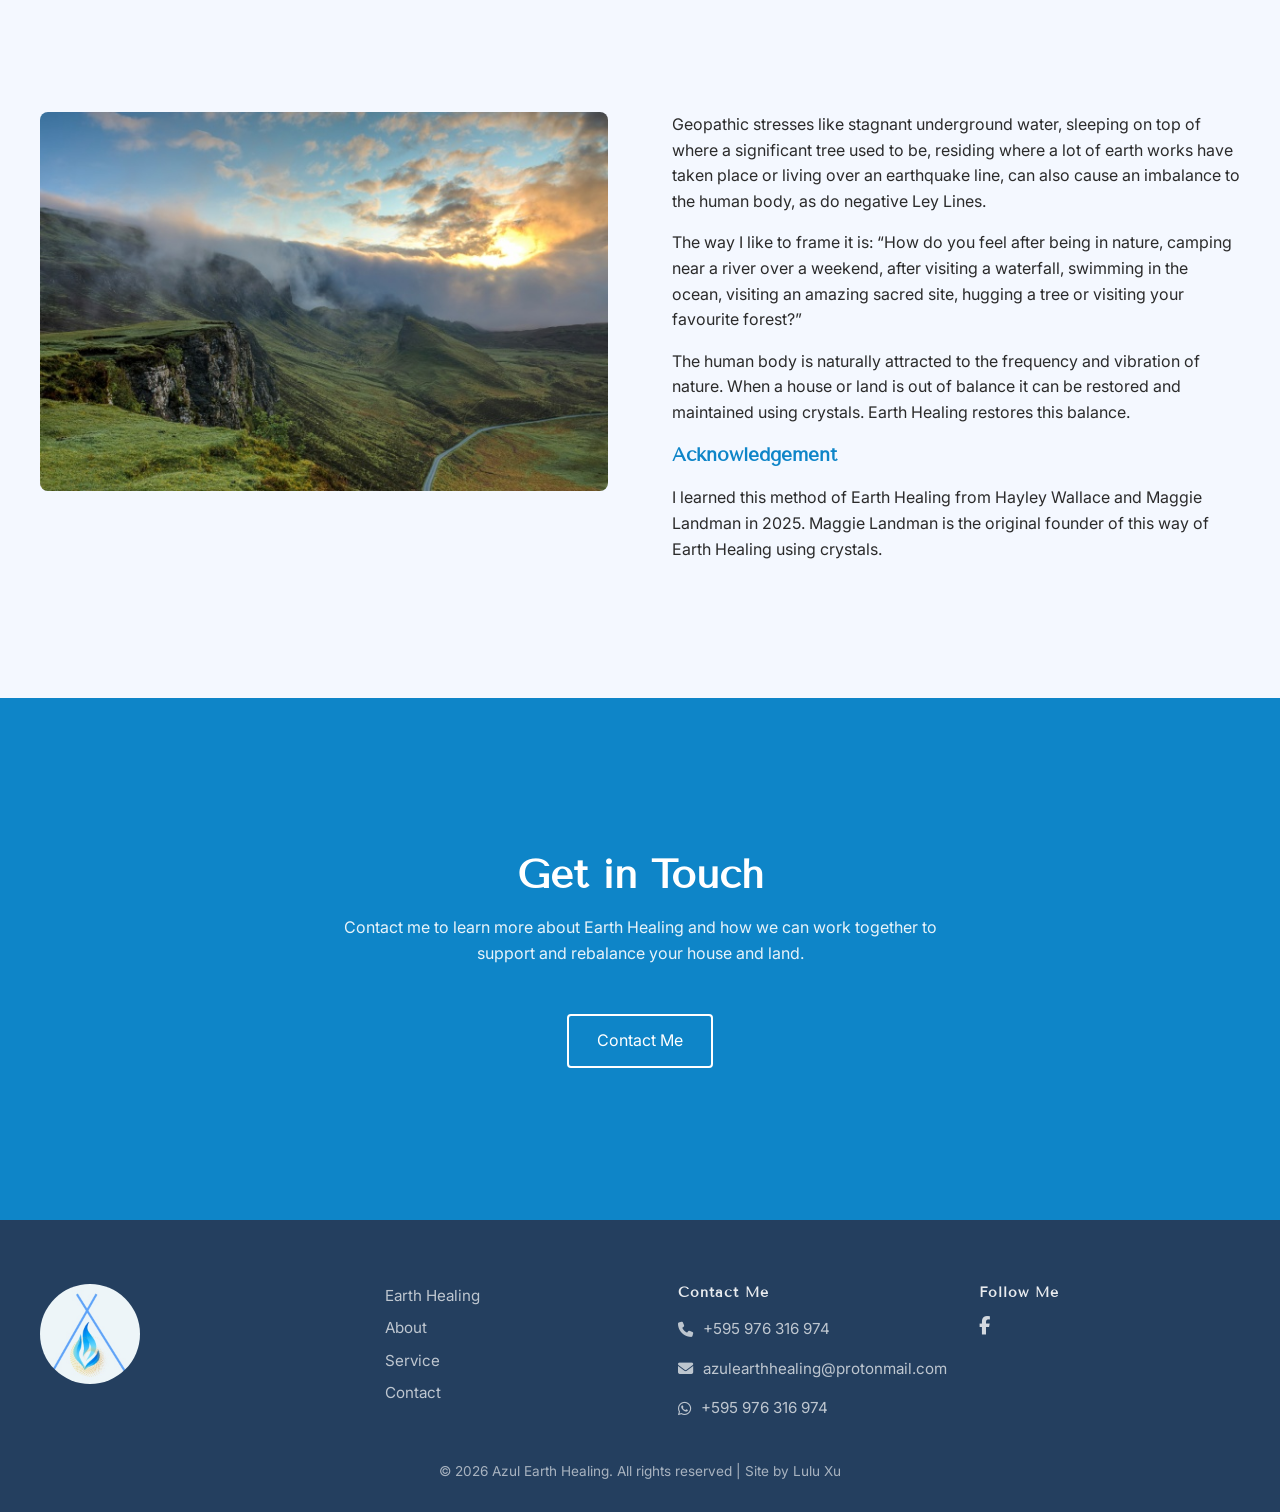
==== commit ee528122: "updating contact number" ====
--- a/About.html
+++ b/About.html
@@ -280,9 +280,9 @@
     <!-- Contact -->
     <div class="footer-col">
       <h4><b>Contact Me</b></h4>
-    <p><i class="fa-solid fa-phone"></i> +595 976 316974 </p>
+    <p><i class="fa-solid fa-phone"></i> +595 976 316 974 </p>
 <p><i class="fa-solid fa-envelope"></i> azulearthhealing@protonmail.com</p>
-<p><i class="fa-brands fa-whatsapp"></i> +595 976 316974 </p>
+<p><i class="fa-brands fa-whatsapp"></i> +595 976 316 974 </p>
     </div>
 
     <!-- Social -->
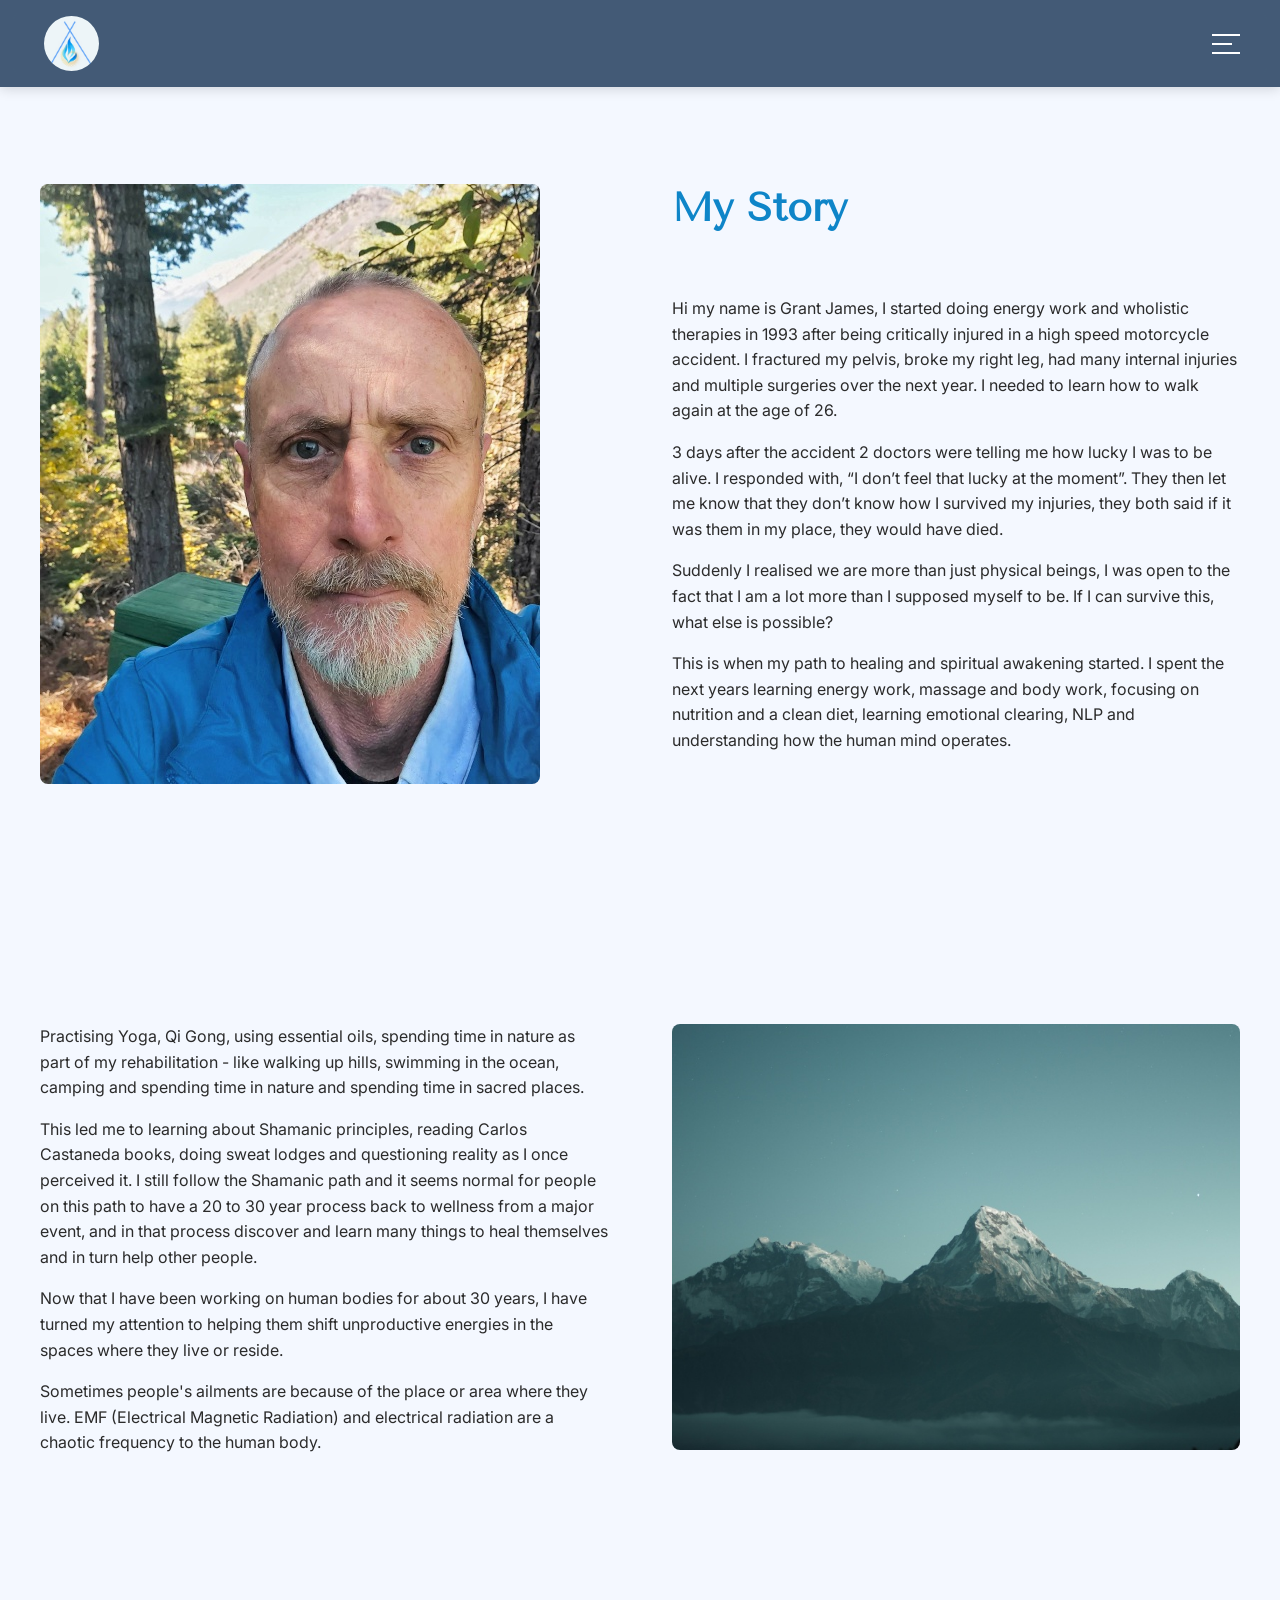
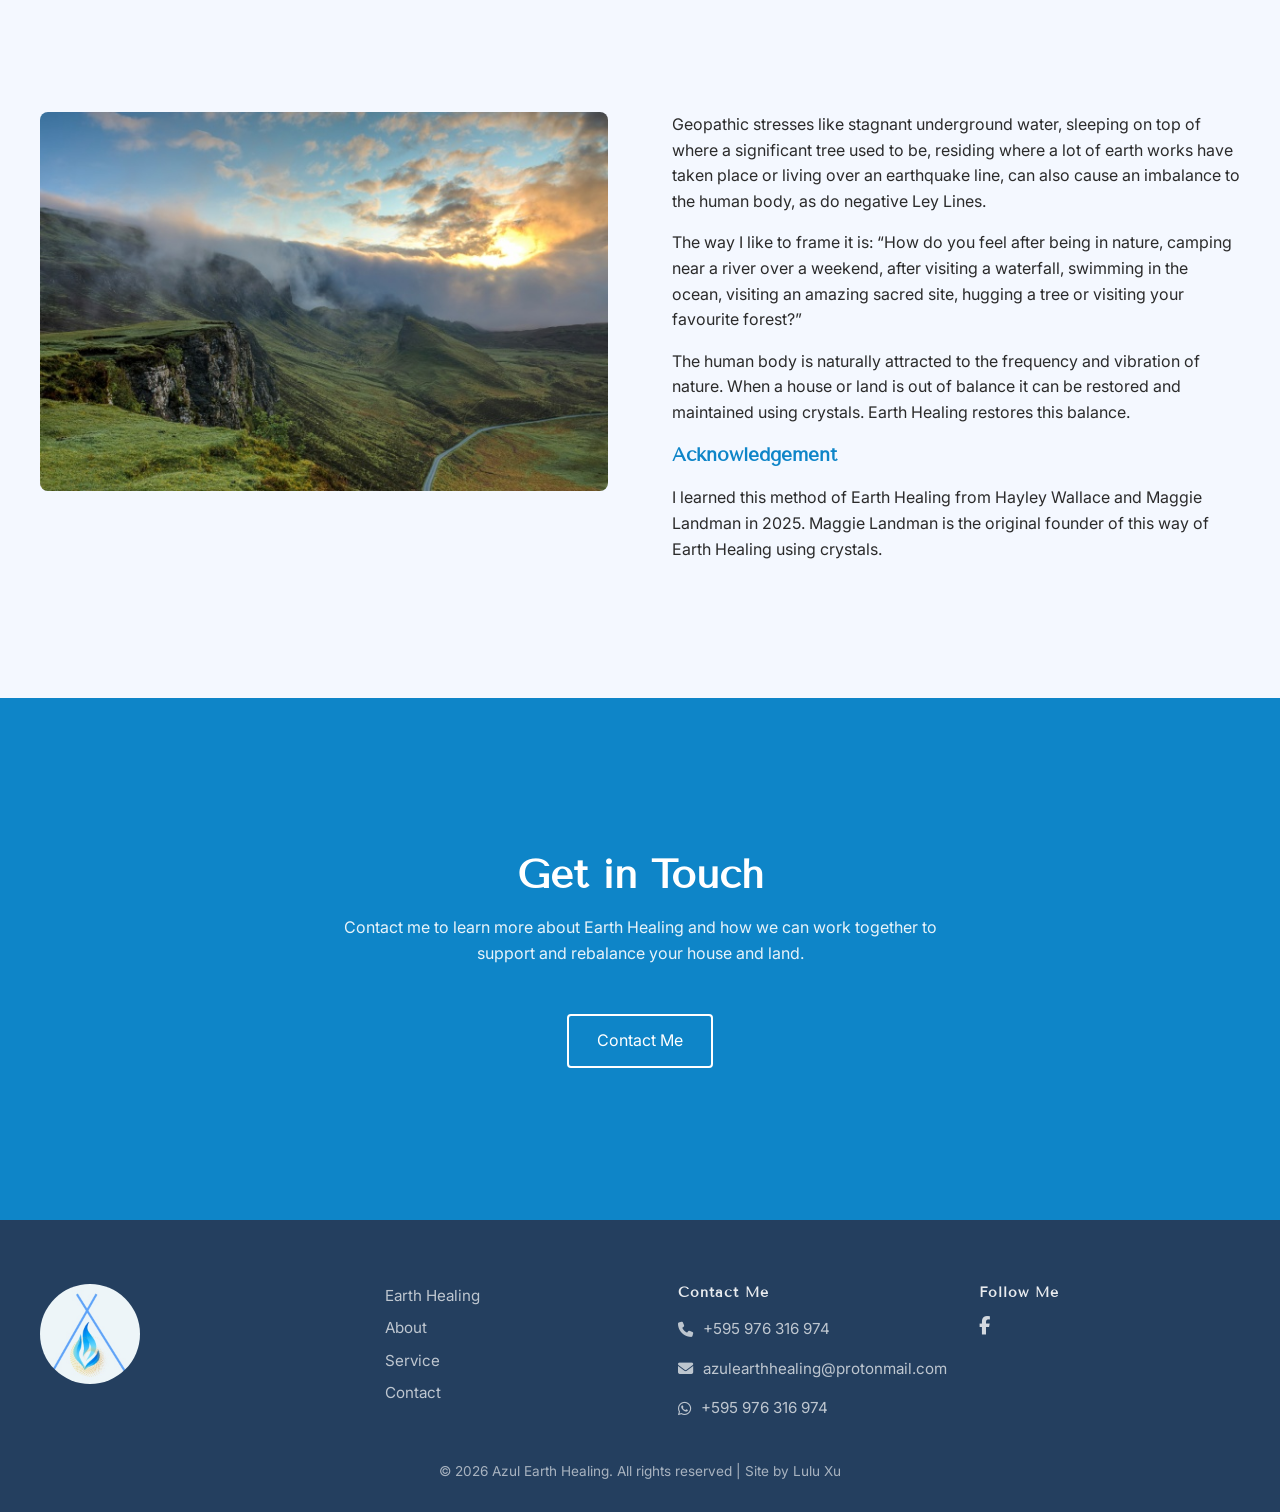
==== commit cc21150f: "adding navbar scrolled effect" ====
--- a/About.html
+++ b/About.html
@@ -44,7 +44,7 @@
     </nav>
 
     <!-- Hamburger -->
-    <div class="hamburger-dark" id="hamburger-dark">
+    <div class="hamburger" id="hamburger">
       <span></span>
       <span></span>
       <span></span>
--- a/css/styles.css
+++ b/css/styles.css
@@ -225,11 +225,11 @@
 /* =====  HOMEPAGE ===== */
 /* =====HOMEPAGE: Nav ===== */
 
-/* NAVBAR BASE */
+/* NAVBAR BASE OLD
 .navbar {
   position:fixed;
   left: 0;
-  right: 0;   /* 🔥 THIS is the fix */  
+  right: 0;  
   top: 0;
 
     box-sizing: border-box;
@@ -237,10 +237,41 @@
   z-index: 1000;
   padding: 16px 32px;
  
-  background: transparent;   /* ✅ fully transparent */
-  backdrop-filter: none;     /* ✅ remove blur */
-}
-
+  background: transparent;  
+  backdrop-filter: none;   
+} */
+
+
+.navbar {
+  position: fixed;
+  left: 0;
+  right: 0;
+  top: 0;
+
+  box-sizing: border-box;
+
+  z-index: 1000;
+  padding: 16px 32px;
+
+  background: transparent;
+  backdrop-filter: none;
+  -webkit-backdrop-filter: none;
+
+  transition:
+    background 0.3s ease,
+    backdrop-filter 0.3s ease,
+    box-shadow 0.3s ease;
+}
+
+/* Navbar after scrolling */
+.navbar.scrolled {
+  background: rgba(36, 63, 95, 0.85);;
+
+  backdrop-filter: blur(10px);
+  -webkit-backdrop-filter: blur(10px);
+
+  box-shadow: 0 2px 12px rgba(0,0,0,0.15);
+}
 
 .navbar-dark {
   position: fixed;
@@ -253,9 +284,16 @@
   z-index: 1000;
   padding: 16px 32px;
  
-  background: transparent;   
-  backdrop-filter: none;     /* ✅ remove blur */
-}
+
+  background: rgba(36, 63, 95, 0.85);;
+
+  backdrop-filter: blur(10px);
+  -webkit-backdrop-filter: blur(10px);
+
+  box-shadow: 0 2px 12px rgba(0,0,0,0.15);
+}
+
+
 
 .nav-container {
   display: flex;
@@ -367,7 +405,7 @@
 
 
 
-/* HAMBURGER on light bg */
+/* HAMBURGER on light bg 
 
 .hamburger-dark {
   display: flex;
@@ -375,7 +413,7 @@
   gap: 6px;
   cursor: pointer;
 
-  position: relative;   /* 🔥 important */
+  position: relative;   
   z-index: 1100;
 
   width: 28px;
@@ -389,11 +427,11 @@
   background:var(--color-primary);
   left: 0;
   transition: all 0.3s ease;
-  transform-origin: center; /* 🔥 important */
+  transform-origin: center;
 }
 
 .hamburger-dark span:nth-child(1) { top: 0; }
-.hamburger-dark span:nth-child(2) { top: 9px; width: 70%; } /* shorter middle line */
+.hamburger-dark span:nth-child(2) { top: 9px; width: 70%; }
 .hamburger-dark span:nth-child(3) { bottom: 0; }
 
 .hamburger-dark.active span:nth-child(1) {
@@ -407,11 +445,11 @@
 .hamburger-dark.active span:nth-child(3) {
   transform: translateY(-9px) rotate(-45deg);
 }
-
+*/
 
 
 .logo img {
-  height: 60px;   /* control size */
+  height: 55px;   /* control size */
   width: auto;
   display: block;
   border-radius:50%;
@@ -425,6 +463,54 @@
 }
 .navbar-dark .logo {
   margin-left: -20px;
+}
+
+
+
+/* Add Language Switcher next to Hamburger button */
+
+.nav-right {
+  display: flex;
+  align-items: center;
+  gap: 20px;
+}
+
+.hamburger {
+  margin-left: clamp(12px, 2vw, 24px);
+}
+
+/* LANGUAGE SWITCHER */
+
+.language-switcher {
+  display: flex;
+  align-items: center;
+  gap: clamp(8px, 1.2vw, 14px);
+
+  font-size: clamp(1.2rem, 1.2vw, 0.6rem);
+  letter-spacing: 0.05em;
+  font-weight: 500;
+}
+
+.language-switcher a {
+  text-decoration: none;
+  color: #ffffff;
+
+  opacity: 0.75;
+  transition: all 0.3s ease;
+}
+
+.language-switcher a:hover {
+  opacity: 1;
+}
+
+.language-switcher a.active {
+  opacity: 1;
+  font-weight: 600;
+}
+
+.language-switcher span {
+  color: white;
+  opacity: 0.7;
 }
 
 /* ===== HOMEPAGE: Hero ===== */
@@ -1198,7 +1284,6 @@
   padding: var(--space-sm);
 }
 
-
 .section{
   padding: var(--space-lg) 0; /* decrease section gap to 64px */
 }
@@ -1402,6 +1487,24 @@
 
 
 @media screen and (max-width: 768px) {
+
+/* make logo smaller on phone */
+.logo img {
+  height:45px;   
+  width: auto;
+  display: block;
+  border-radius:50%;
+
+}
+
+/* make hamburger smaller on phone */
+    .hamburger {
+    width: 22px;   
+    height: 20px;  
+  }
+
+
+
 .hero-buttons{
   flex-direction: column; /* make buttons stack on top of each other*/
   align-items: center; 
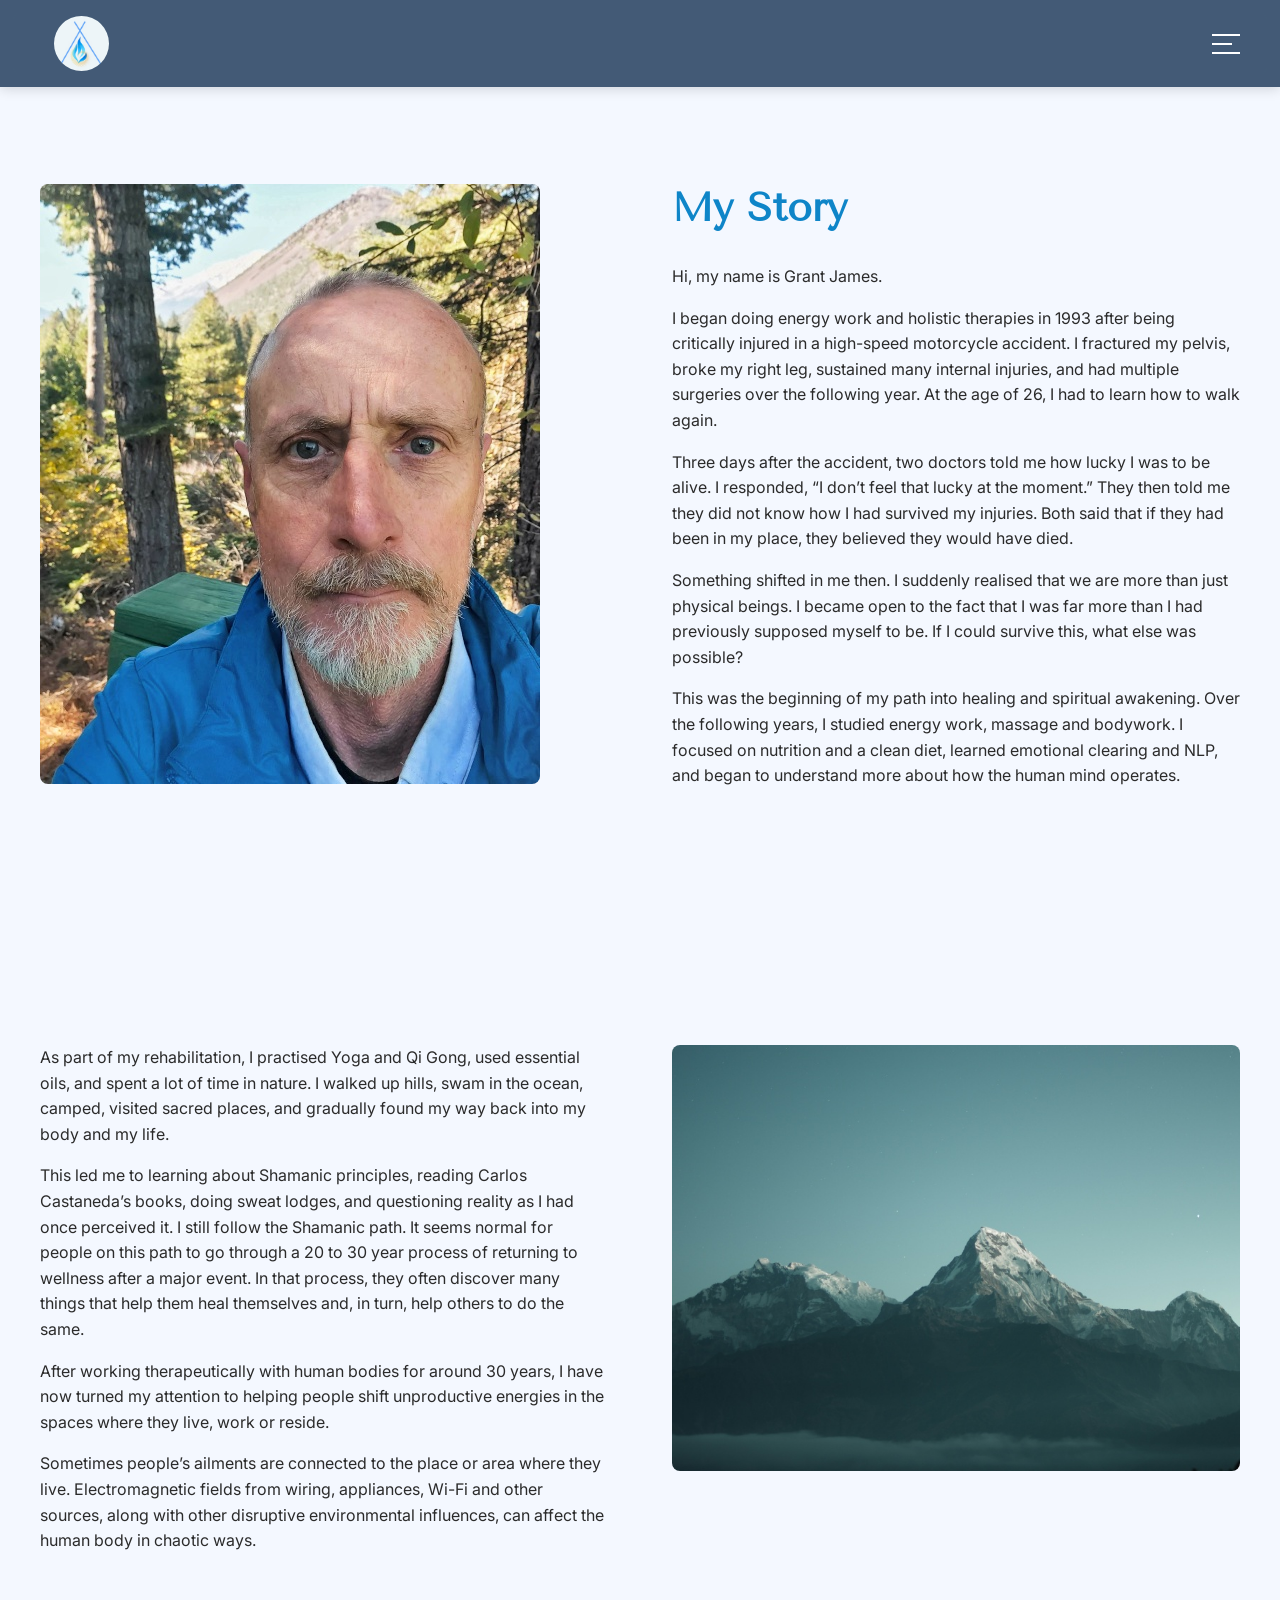
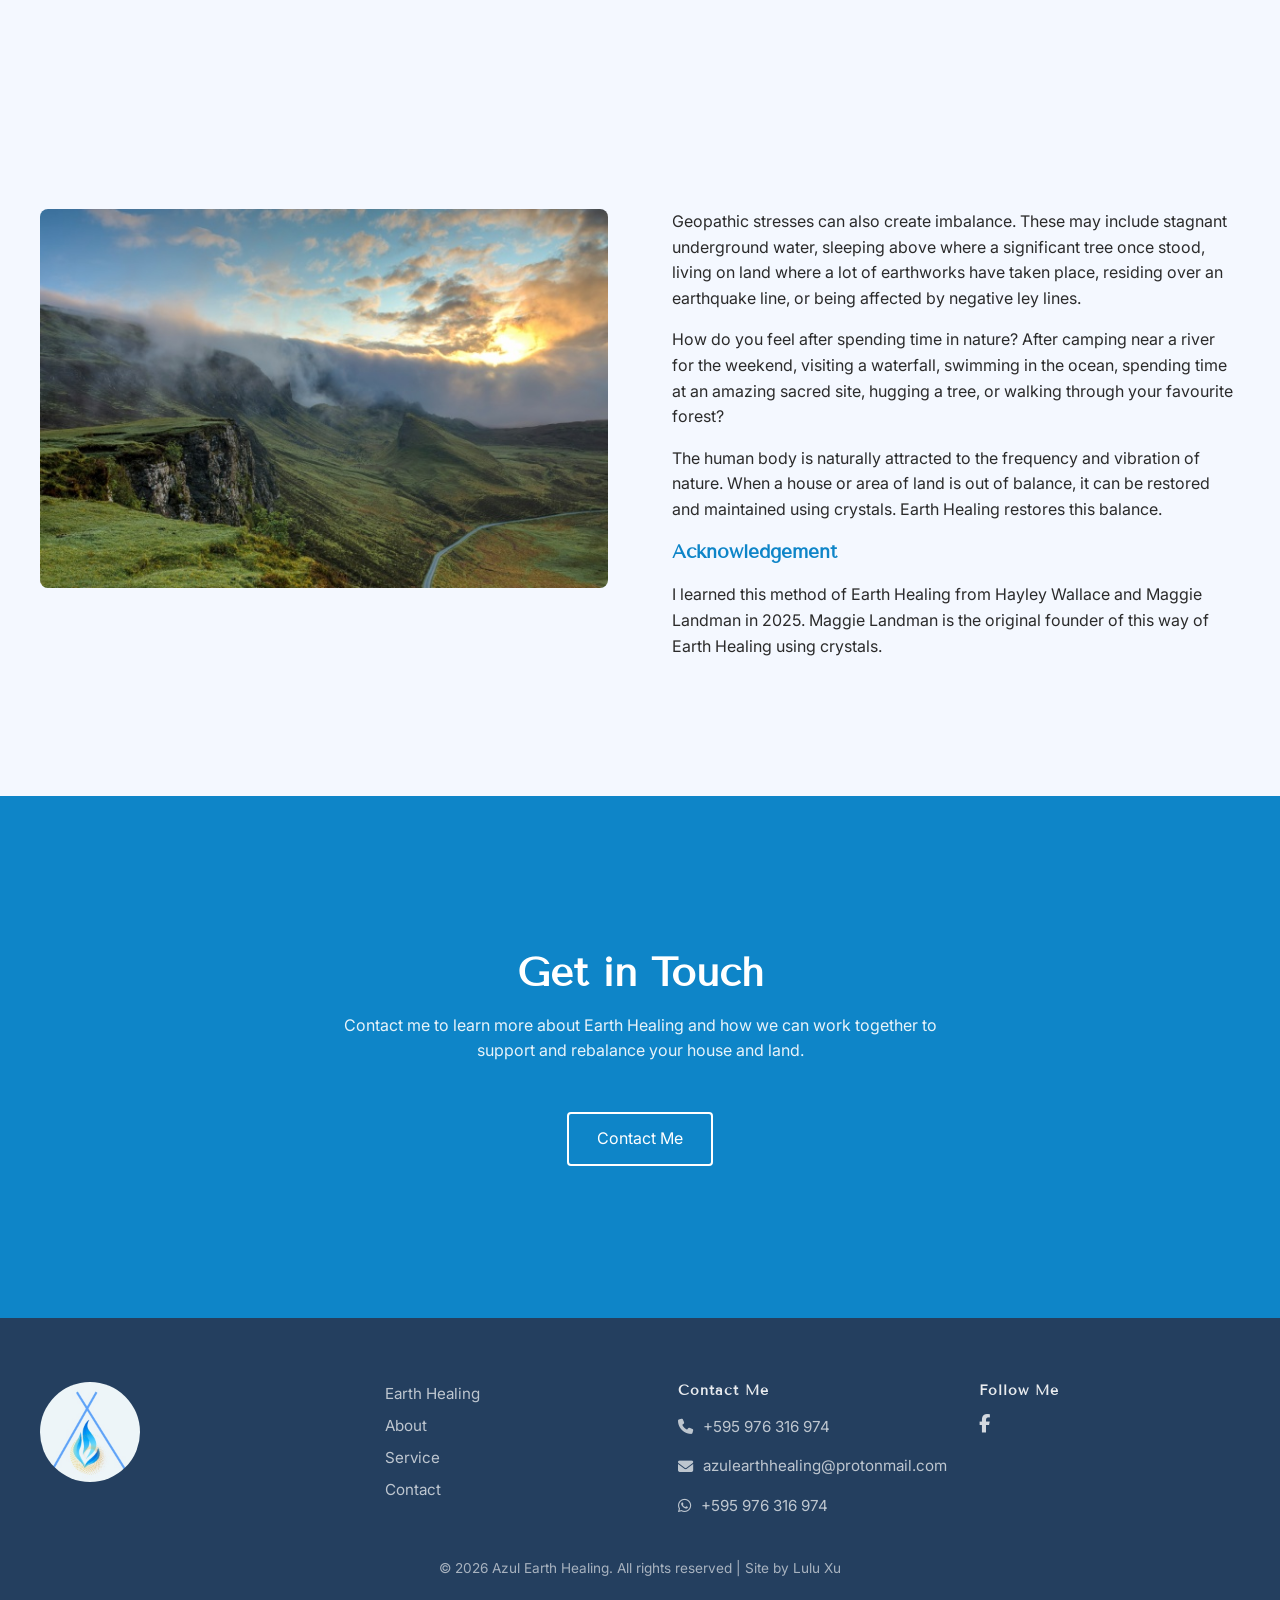
==== commit a0b24c4f: "Updating copy" ====
--- a/About.html
+++ b/About.html
@@ -65,13 +65,26 @@
 
     <div>
       <h2>My Story</h2>
-    <p>Hi my name is Grant James, I started doing energy work and wholistic therapies in 1993 after being critically injured in a high speed motorcycle accident. I fractured my pelvis, broke my right leg, had many internal injuries and multiple surgeries over the next year. I needed to learn how to walk again at the age of 26.
-</p> 
-    <p>3 days after the accident 2 doctors were telling me how lucky I was to be alive. I responded with, “I don’t feel that lucky at the moment”. They then let me know that they don’t know how I survived my injuries, they both said if it was them in my place, they would have died.
-</p>
-<p>Suddenly I realised we are more than just physical beings, I was open to the fact that I am a lot more than I supposed myself to be. If I can survive this, what else is possible?
-</p>   
-<p>This is when my path to healing and spiritual awakening started. I spent the next years learning energy work, massage and body work, focusing on nutrition and a clean diet, learning emotional clearing, NLP and understanding how the human mind operates.</p>
+      <p>
+        Hi, my name is Grant James.
+      </p>
+  
+      <p>
+        I began doing energy work and holistic therapies in 1993 after being critically injured in a high-speed motorcycle accident. I fractured my pelvis, broke my right leg, sustained many internal injuries, and had multiple surgeries over the following year. At the age of 26, I had to learn how to walk again.
+      </p>
+
+    <p>
+      Three days after the accident, two doctors told me how lucky I was to be alive. I responded, “I don’t feel that lucky at the moment.” They then told me they did not know how I had survived my injuries. Both said that if they had been in my place, they believed they would have died.
+
+    </p>
+
+    <p>
+      Something shifted in me then. I suddenly realised that we are more than just physical beings. I became open to the fact that I was far more than I had previously supposed myself to be. If I could survive this, what else was possible?
+
+      <p>
+        This was the beginning of my path into healing and spiritual awakening. Over the following years, I studied energy work, massage and bodywork. I focused on nutrition and a clean diet, learned emotional clearing and NLP, and began to understand more about how the human mind operates.
+
+      </p>
 
     </div>
 
@@ -83,14 +96,26 @@
   <div class="container myStorySection2 grid-2 reveal">
 
     <div>
-      <p> Practising Yoga, Qi Gong, using essential oils, spending time in nature as part of my rehabilitation - like walking up hills, swimming in the ocean, camping and spending time in nature and spending time in sacred places.
-</p> 
-   <p>This led me to learning about Shamanic principles, reading Carlos Castaneda books, doing sweat lodges and questioning reality as I once perceived it. I still follow the Shamanic path and it seems normal for people on this path to have a 20 to 30 year process back to wellness from a major event, and in that process discover and learn many things to heal themselves and in turn help other people.
-</p>
-<p>Now that I have been working on human bodies for about 30 years, I have turned my attention to helping them shift unproductive energies in the spaces where they live or reside.
-</p>
-
-<p>Sometimes people's ailments are because of the place or area where they live. EMF (Electrical Magnetic Radiation) and electrical radiation are a chaotic frequency to the human body.</p>
+
+      <p>
+        As part of my rehabilitation, I practised Yoga and Qi Gong, used essential oils, and spent a lot of time in nature. I walked up hills, swam in the ocean, camped, visited sacred places, and gradually found my way back into my body and my life.
+
+      </p>
+
+<p>
+  This led me to learning about Shamanic principles, reading Carlos Castaneda’s books, doing sweat lodges, and questioning reality as I had once perceived it. I still follow the Shamanic path. It seems normal for people on this path to go through a 20 to 30 year process of returning to wellness after a major event. In that process, they often discover many things that help them heal themselves and, in turn, help others to do the same. 
+
+</p>
+
+<p>
+  After working therapeutically with human bodies for around 30 years, I have now turned my attention to helping people shift unproductive energies in the spaces where they live, work or reside.
+
+</p>
+
+<p>
+  Sometimes people’s ailments are connected to the place or area where they live. Electromagnetic fields from wiring, appliances, Wi-Fi and other sources, along with other disruptive environmental influences, can affect the human body in chaotic ways.
+</p>
+
 </div>
 
     <img src="images/mountain.jpg" alt="Nature">
@@ -105,11 +130,19 @@
     <img src="images/gallery4.jpg" alt="Grant James">
 
     <div>
-<p> Geopathic stresses like stagnant underground water, sleeping on top of where a significant tree used to be, residing where a lot of earth works have taken place or living over an earthquake line, can also cause an imbalance to the human body, as do negative Ley Lines.
-</p>
-<p>The way I like to frame it is: “How do you feel after being in nature, camping near a river over a weekend, after visiting a waterfall, swimming in the ocean, visiting an amazing sacred site, hugging a tree or visiting your favourite forest?”
-</p>
-<p>The human body is naturally attracted to the frequency and vibration of nature. When a house or land is out of balance it can be restored and maintained using crystals. Earth Healing restores this balance.
+<p>
+  Geopathic stresses can also create imbalance. These may include stagnant underground water, sleeping above where a significant tree once stood, living on land where a lot of earthworks have taken place, residing over an earthquake line, or being affected by negative ley lines.
+
+</p>
+      
+<p>
+  How do you feel after spending time in nature? After camping near a river for the weekend, visiting a waterfall, swimming in the ocean, spending time at an amazing sacred site, hugging a tree, or walking through your favourite forest?
+
+</p>
+
+<p>
+The human body is naturally attracted to the frequency and vibration of nature. When a house or area of land is out of balance, it can be restored and maintained using crystals. Earth Healing restores this balance.
+
 </p>
 
 <h3 class="acknowledgementText">Acknowledgement</h3>
@@ -118,6 +151,8 @@
 
   </div>
 </section>
+
+
 
 
 <!--  TESTIMONIAL / QUOTE 
--- a/css/styles.css
+++ b/css/styles.css
@@ -100,7 +100,7 @@
 
 
 section h2 {
-  margin-bottom:var(--space-lg);
+  margin-bottom:var(--space-md);
 }
 
 .section p {
@@ -352,10 +352,10 @@
 
 /* HAMBURGER on dark bg */
 .hamburger {
-  
+
   display: flex;
   flex-direction: column;
-  gap: 6px;
+  gap:  6px ;
   cursor: pointer;
 
   position: relative;   /* 🔥 important */
@@ -369,6 +369,7 @@
 
 
 .hamburger span {
+
   position: absolute;
   width: 100%;
   height: 2px;
@@ -459,10 +460,10 @@
 
  /* make logo align left to the rest of page content */
 .navbar .logo {
-  margin-left: -20px;
+  margin-left: -10px;
 }
 .navbar-dark .logo {
-  margin-left: -20px;
+  margin-left: -10px;
 }
 
 
@@ -1488,6 +1489,16 @@
 
 @media screen and (max-width: 768px) {
 
+/* make logo align with content-left on phone */
+.navbar .logo {
+  margin-left: -30px;
+}
+.navbar-dark .logo {
+  margin-left:-30px;
+}
+
+
+
 /* make logo smaller on phone */
 .logo img {
   height:45px;   
